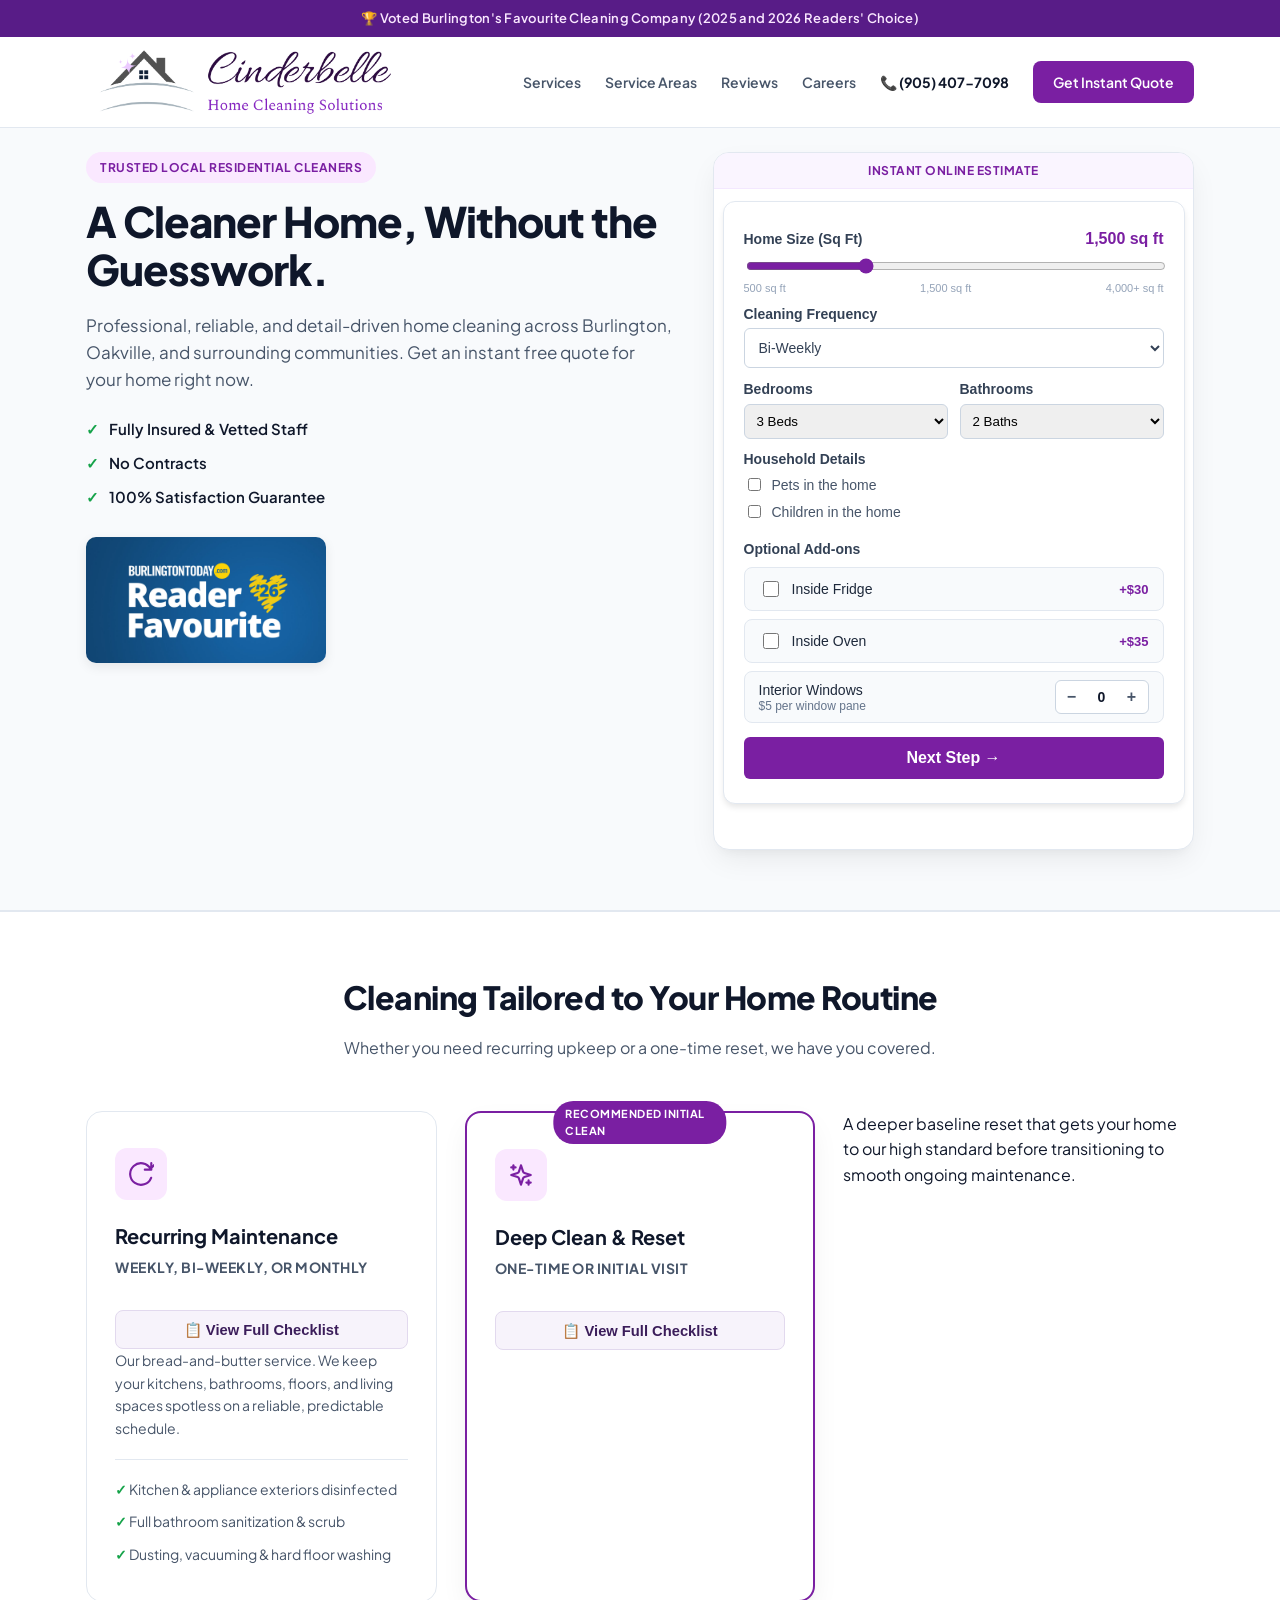
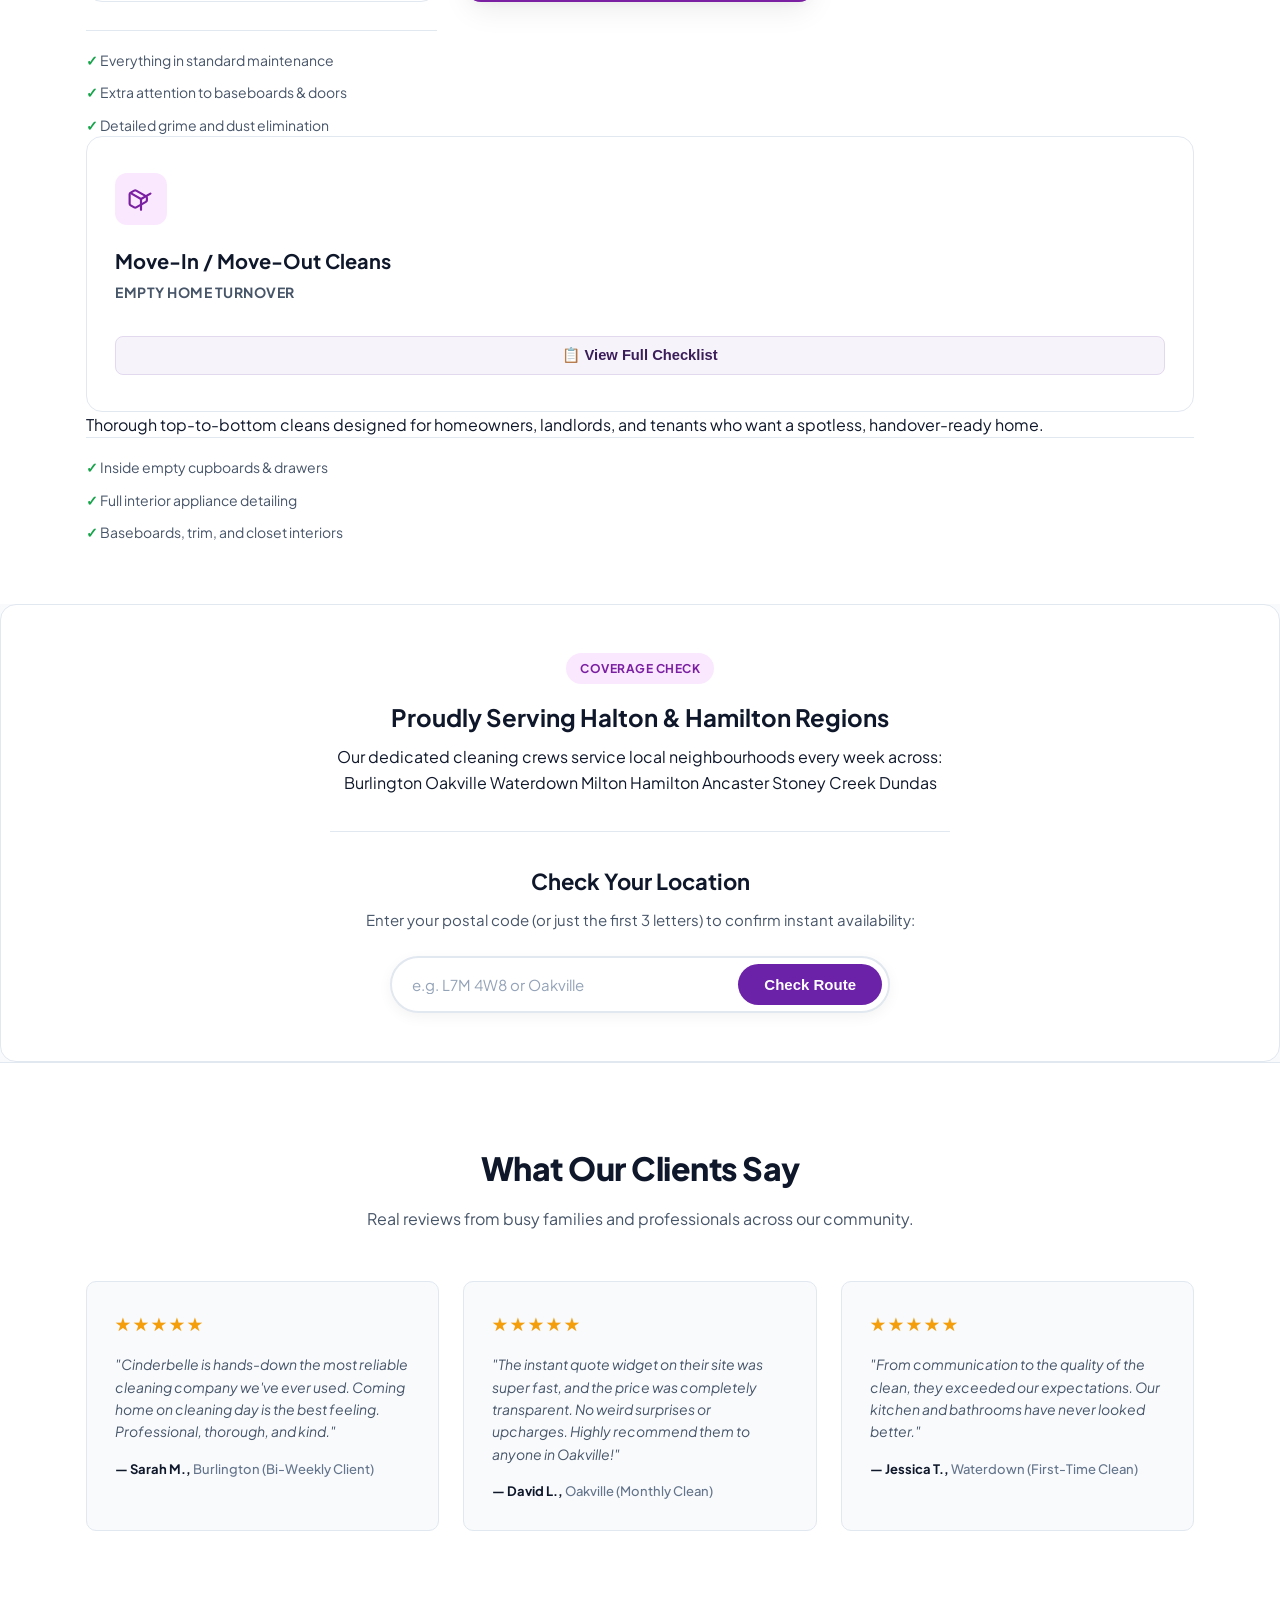
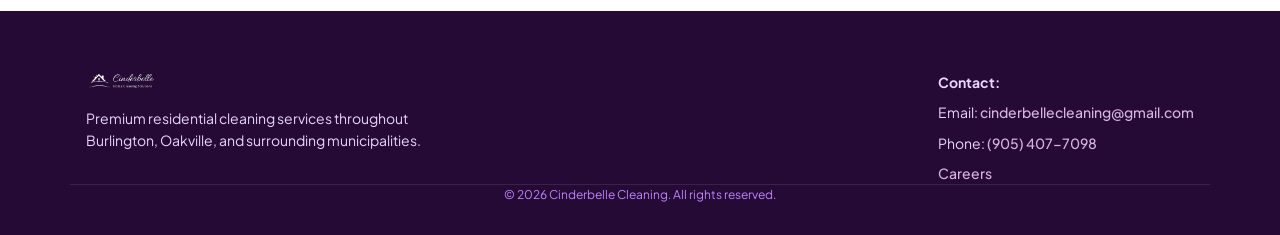
==== index.html @ 71480bb3 "Add interactive service checklists modal and event handlers" ====
<!DOCTYPE html>
<html lang="en">
<head>
  <meta charset="UTF-8" />
  <meta name="viewport" content="width=device-width, initial-scale=1.0" />
  <!-- Favicon -->
<link rel="icon" href="/favicon.ico" sizes="any">
<link rel="icon" type="image/png" href="small logo.png">
  <title>Cinderbelle Cleaning | Award-Winning Home Cleaning in Burlington & Oakville</title>
  <link rel="stylesheet" href="style.css" />
  <link rel="preconnect" href="https://fonts.googleapis.com">
  <link rel="preconnect" href="https://fonts.gstatic.com" crossorigin>
  <link href="https://fonts.googleapis.com/css2?family=Plus+Jakarta+Sans:wght@400;500;600;700;800&display=swap" rel="stylesheet">
</head>
<body>

  <!-- Top Announcement Bar -->
  <div class="top-banner">
    🏆 Voted Burlington's Favourite Cleaning Company (2025 and 2026 Readers' Choice)
  </div>

  <!-- Navbar -->
<!-- Navbar -->
<header class="navbar">
  <div class="container nav-container">
    <a href="#" class="logo">
      <img src="logo-transparent.png" alt="Cinderbelle Cleaning" class="logo-img" />
    </a>

    <nav class="nav-links desktop-nav">
      <a href="#services">Services</a>
      <a href="#areas">Service Areas</a>
      <a href="#reviews">Reviews</a>
      <a href="careers.html">Careers</a>
      <a href="tel:19054077098" class="phone-link">📞 (905) 407-7098</a>
      <a href="#calculator" class="btn btn-primary btn-nav">Get Instant Quote</a>
    </nav>

    <!-- 1. Hamburger button goes right here, inside nav-container -->
    <button class="mobile-menu-toggle" id="mobileMenuToggle" aria-label="Toggle navigation menu" aria-expanded="false">
      <span class="hamburger-bar"></span>
      <span class="hamburger-bar"></span>
      <span class="hamburger-bar"></span>
    </button>
  </div>

  <!-- 2. Mobile drawer sits right here, directly before </header> -->
  <div class="mobile-nav-menu" id="mobileNavMenu">
    <a href="#services" class="mobile-link">Services</a>
    <a href="#areas" class="mobile-link">Service Areas</a>
    <a href="#reviews" class="mobile-link">Reviews</a>
    <a href="careers.html" class="mobile-link highlight-link">Careers</a>
    <a href="tel:19054077098" class="mobile-link phone-link">📞 (905) 407-7098</a>
    <a href="#calculator" class="btn btn-primary btn-nav mobile-cta-btn">Get Instant Quote</a>
  </div>
</header>  <!-- Hero Section with Embedded Calculator -->
  <section class="hero-section">
    <div class="container hero-grid">
      <div class="hero-text">
        <div class="badge">Trusted Local Residential Cleaners</div>
        <h1>A Cleaner Home, Without the Guesswork.</h1>
        <p class="hero-desc">
          Professional, reliable, and detail-driven home cleaning across Burlington, Oakville, and surrounding communities. Get an instant free quote for your home right now.
        </p>

        <div class="hero-perks">
          <div class="perk-item">
            <span class="perk-check">✓</span> Fully Insured & Vetted Staff
          </div>
          <div class="perk-item">
            <span class="perk-check">✓</span> No Contracts
          </div>
          <div class="perk-item">
            <span class="perk-check">✓</span> 100% Satisfaction Guarantee
          </div>
        </div> <!-- This closes .hero-text (Left Column) -->

<!-- AWARD BADGE (Inside hero-content) -->
<div class="award-proof-wrapper">
    <img 
      src="readersfavaward.jpg" 
      alt="BurlingtonToday.com Reader Favourite 2026" 
      class="award-badge-img"
      style="max-width: 240px; width: 100%; height: auto; border-radius: 10px; display: block; margin-top: 18px;"
    />
  </div>

</div> <!-- This closes .hero-content (Left Column) -->

<!-- Live Interactive Widget Embed (Right Column) -->
<div class="hero-calculator" id="calculator">        <div class="calc-wrapper">
          <div class="calc-header-badge">Instant Online Estimate</div>
          <iframe 
            src="./widget/index.html" 
            title="Cinderbelle Instant Quote Calculator"
            loading="lazy"
            
          ></iframe>
        </div>
      </div>
    </div>
  </section>

  

  <!-- Services Section -->
  <section id="services" class="services-section">
    <div class="container">
      <div class="section-title">
        <h2>Cleaning Tailored to Your Home Routine</h2>
        <p>Whether you need recurring upkeep or a one-time reset, we have you covered.</p>
      </div>

      <div class="services-grid">
        <div class="service-card">
            <div class="service-icon">
                <svg xmlns="http://www.w3.org/2000/svg" viewBox="0 0 24 24" fill="none" stroke-width="2" stroke-linecap="round" stroke-linejoin="round">
                  <path d="M21.5 2v6h-6M21.34 15.57a10 10 0 1 1-.57-8.38l5.67-5.67"/>
                </svg>
              </div>
          <h3>Recurring Maintenance</h3>
          <p class="service-cadence">Weekly, Bi-Weekly, or Monthly</p>
          <button type="button" class="btn-checklist-trigger" data-service="standard">
            📋 View Full Checklist
          </button>
          <p>Our bread-and-butter service. We keep your kitchens, bathrooms, floors, and living spaces spotless on a reliable, predictable schedule.</p>
          <ul class="service-features">
            <li>Kitchen & appliance exteriors disinfected</li>
            <li>Full bathroom sanitization & scrub</li>
            <li>Dusting, vacuuming & hard floor washing</li>
          </ul>
        </div>

        <div class="service-card featured">
          <div class="popular-pill">Recommended Initial Clean</div>
          <div class="service-icon">
            <svg xmlns="http://www.w3.org/2000/svg" viewBox="0 0 24 24" fill="none" stroke-width="2" stroke-linecap="round" stroke-linejoin="round">
              <path d="m12 3-1.912 5.813a2 2 0 0 1-1.275 1.275L3 12l5.813 1.912a2 2 0 0 1 1.275 1.275L12 21l1.912-5.813a2 2 0 0 1 1.275-1.275L21 12l-5.813-1.912a2 2 0 0 1-1.275-1.275L12 3Z"/>
              <path d="M5 3v4"/>
              <path d="M19 17v4"/>
              <path d="M3 5h4"/>
              <path d="M17 19h4"/>
            </svg>
          </div>
          <h3>Deep Clean & Reset</h3>
          <p class="service-cadence">One-Time or Initial Visit</p>
          <button type="button" class="btn-checklist-trigger" data-service="deep">
            📋 View Full Checklist
          </button>
        </div>
          <p>A deeper baseline reset that gets your home to our high standard before transitioning to smooth ongoing maintenance.</p>
          <ul class="service-features">
            <li>Everything in standard maintenance</li>
            <li>Extra attention to baseboards & doors</li>
            <li>Detailed grime and dust elimination</li>
          </ul>
        </div>

        <div class="service-card">
            <div class="service-icon">
                <svg xmlns="http://www.w3.org/2000/svg" viewBox="0 0 24 24" fill="none" stroke-width="2" stroke-linecap="round" stroke-linejoin="round">
                  <path d="M16.5 9.4 7.55 4.24a1.78 1.78 0 0 0-1.8 0l-3.3 1.9A1.8 1.8 0 0 0 1.5 7.7v8.6a1.8 1.8 0 0 0 .95 1.56l3.3 1.9a1.78 1.78 0 0 0 1.8 0l8.95-5.16a1.8 1.8 0 0 0 .95-1.56V11a1.8 1.8 0 0 0-.95-1.6Z"/>
                  <polyline points="3.29 7 12 12 20.71 7"/>
                  <line x1="12" y1="22" x2="12" y2="12"/>
                </svg>
              </div>
          <h3>Move-In / Move-Out Cleans</h3>
          <p class="service-cadence">Empty Home Turnover</p>
          <button type="button" class="btn-checklist-trigger" data-service="move">
            📋 View Full Checklist
          </button>
        </div>
          <p>Thorough top-to-bottom cleans designed for homeowners, landlords, and tenants who want a spotless, handover-ready home.</p>
          <ul class="service-features">
            <li>Inside empty cupboards & drawers</li>
            <li>Full interior appliance detailing</li>
            <li>Baseboards, trim, and closet interiors</li>
          </ul>
        </div>
      </div>
    </div>
  </section>

  <!-- Service Areas Section -->
  <div id="areas" class="areas-card">
    <span class="badge">Coverage Check</span>
    <h2 style="margin-bottom: 8px !important;">Proudly Serving Halton & Hamilton Regions</h2>    
    <p style="margin-top: 0 !important; margin-bottom: 0px;">
        Our dedicated cleaning crews service local neighbourhoods every week across:
      </p>    
    <!-- Town Badges -->
    <div class="areas-grid">
      <span class="area-badge">Burlington</span>
      <span class="area-badge">Oakville</span>
      <span class="area-badge">Waterdown</span>
      <span class="area-badge">Milton</span>
      <span class="area-badge">Hamilton</span>
      <span class="area-badge">Ancaster</span>
      <span class="area-badge">Stoney Creek</span>
      <span class="area-badge">Dundas</span>
    </div>

    <!-- Instant Postal Code & Address Checker -->
    <div class="area-checker-box">
      <h3>Check Your Location</h3>
      <p>Enter your postal code (or just the first 3 letters) to confirm instant availability:</p>
      
      <form id="areaCheckerForm" class="checker-input-group" onsubmit="event.preventDefault(); checkServiceArea();">
        <input 
          type="text" 
          id="postalInput" 
          placeholder="e.g. L7M 4W8 or Oakville" 
          autocomplete="postal-code"
          required
        />
        <button type="submit" class="btn btn-primary">Check Route</button>
      </form>

      <!-- Dynamic Results Container -->
      <div id="checkerResult" class="checker-result" style="display: none;"></div>
    </div>

  </div>
  </section>

  <!-- Testimonials Section -->
  <section id="reviews" class="reviews-section">
    <div class="container">
      <div class="section-title">
        <h2>What Our Clients Say</h2>
        <p>Real reviews from busy families and professionals across our community.</p>
      </div>

      <div class="reviews-grid">
        <div class="review-card">
          <div class="stars">★★★★★</div>
          <p class="review-body">"Cinderbelle is hands-down the most reliable cleaning company we've ever used. Coming home on cleaning day is the best feeling. Professional, thorough, and kind."</p>
          <div class="review-author">— Sarah M., <span>Burlington (Bi-Weekly Client)</span></div>
        </div>

        <div class="review-card">
          <div class="stars">★★★★★</div>
          <p class="review-body">"The instant quote widget on their site was super fast, and the price was completely transparent. No weird surprises or upcharges. Highly recommend them to anyone in Oakville!"</p>
          <div class="review-author">— David L., <span>Oakville (Monthly Clean)</span></div>
        </div>

        <div class="review-card">
          <div class="stars">★★★★★</div>
          <p class="review-body">"From communication to the quality of the clean, they exceeded our expectations. Our kitchen and bathrooms have never looked better."</p>
          <div class="review-author">— Jessica T., <span>Waterdown (First-Time Clean)</span></div>
        </div>
      </div>
    </div>
  </section>

  <!-- Simple Footer -->
  <footer class="footer">
    <div class="container footer-content">
        <div class="footer-left">
            <!-- Logo image replaces the plain text header -->
            <a href="#" class="footer-logo-link">
              <img src="logo-transparent.png" alt="Cinderbelle Cleaning" class="footer-logo-img">
            </a>
            <p>Premium residential cleaning services throughout Burlington, Oakville, and surrounding municipalities.</p>
          </div>
      <div class="footer-right">
        
        <p><strong>Contact:</strong></p>
        <p>Email: <a href="mailto:cinderbellecleaning@gmail.com">cinderbellecleaning@gmail.com</a></p>
        <p>Phone: <a href="tel:19054077098">(905) 407-7098</a></p>
        <a href="careers.html">Careers</a>
      </div>
    </div>
    <div class="container footer-bottom">
      <p>&copy; 2026 Cinderbelle Cleaning. All rights reserved.</p>
    </div>
  </footer>

  <script src="script.js"></script>
  <!-- Service Area Checker Logic -->
  <script>
    function checkServiceArea() {
      const inputEl = document.getElementById('postalInput');
      const resultBox = document.getElementById('checkerResult');
      if (!inputEl || !resultBox) return;
  
      const rawInput = inputEl.value.trim().toUpperCase();
      if (!rawInput) return;
  
      // Normalize input (strip spaces)
      const cleaned = rawInput.replace(/\s+/g, '');
      const prefix = cleaned.substring(0, 3);
  
      // Postal code FSA prefixes covering Halton & Hamilton:
      const supportedPrefixes = [
        'L7L', 'L7M', 'L7N', 'L7P', 'L7R', 'L7S', 'L7T', // Burlington
        'L6H', 'L6J', 'L6K', 'L6L', 'L6M',               // Oakville
        'L9E', 'L9T',                                     // Milton
        'L8B', 'L0R',                                     // Waterdown / Flamborough
        'L8E', 'L8G', 'L8H', 'L8J', 'L8K', 'L8L', 'L8M', // Hamilton & Stoney Creek
        'L8N', 'L8P', 'L8R', 'L8S', 'L8T', 'L8V', 'L8W', 
        'L9G', 'L9H'                                     // Ancaster & Dundas
      ];
  
      // Common town names
      const supportedTowns = [
        'BURLINGTON', 'OAKVILLE', 'WATERDOWN', 'MILTON', 
        'HAMILTON', 'ANCASTER', 'STONEY CREEK', 'DUNDAS', 'FLAMBOROUGH'
      ];
  
      const isPostalMatch = supportedPrefixes.includes(prefix);
      const isTownMatch = supportedTowns.some(town => rawInput.includes(town));
  
      resultBox.style.display = 'block';
  
      if (isPostalMatch || isTownMatch) {
        resultBox.className = 'checker-result success';
        resultBox.innerHTML = `
          <strong>✓ You're in our service area!</strong>
          Our teams operate weekly throughout your neighbourhood. 
          <div style="margin-top: 10px;">
            <a href="#quote" style="display: inline-block; background: #166534; color: #ffffff; padding: 8px 16px; border-radius: 6px; text-decoration: none; font-weight: 700; font-size: 13px;" onclick="document.querySelector('#quote, .calc-wrapper').scrollIntoView({behavior: 'smooth'})">
              Calculate Your Price Above ↑
            </a>
          </div>
        `;
      } else {
        resultBox.className = 'checker-result warning';
        resultBox.innerHTML = `
          <strong>Outside Our Service Area</strong>
          We currently only operate within Halton & Hamilton (Burlington, Oakville, Milton, Waterdown, Hamilton, Ancaster, Dundas, and Stoney Creek).
          <p style="margin: 6px 0 0; font-size: 13px; color: #78350f;">
            We do not currently offer cleaning routes in "<em>${rawInput}</em>".
          </p>
        `;
      }
    }
  </script>
  <!-- Service Checklist Modal -->
<div class="checklist-modal-overlay" id="checklistModal" aria-hidden="true">
  <div class="checklist-modal-dialog" role="dialog" aria-modal="true" aria-labelledby="modalTitle">
    <div class="checklist-modal-header">
      <div>
        <span class="checklist-modal-badge" id="modalBadge">Detailed Checklist</span>
        <h3 id="modalTitle">Service Checklist</h3>
      </div>
      <button type="button" class="checklist-modal-close" id="closeChecklistModal" aria-label="Close modal">&times;</button>
    </div>
    
    <div class="checklist-modal-body" id="modalBody">
      <!-- Dynamic Room Checklists will inject here -->
    </div>

    <div class="checklist-modal-footer">
      <a href="#calculator" class="btn btn-primary modal-cta-btn" id="modalCtaBtn">Calculate Your Instant Quote</a>
    </div>
  </div>
</div>
  </body>
</html>
---- style.css ----
:root {
    --primary: #7a1fa2;
    --primary-hover: #6a1b9a;
    --primary-light: #fae8ff;
    --text-main: #0f172a;
    --text-muted: #475569;
    --bg-page: #f8fafc;
    --bg-white: #ffffff;
    --border-color: #e2e8f0;
    --gold: #f59e0b;
    --radius-md: 10px;
    --radius-lg: 16px;
    --shadow-sm: 0 1px 3px rgba(0, 0, 0, 0.05);
    --shadow-lg: 0 12px 30px -5px rgba(0, 0, 0, 0.08), 0 8px 10px -6px rgba(0, 0, 0, 0.04);
  }
  
  * {
    box-sizing: border-box;
    margin: 0;
    padding: 0;
  }
  
  body {
    font-family: 'Plus Jakarta Sans', -apple-system, BlinkMacSystemFont, 'Segoe UI', Roboto, sans-serif;
    color: var(--text-main);
    background-color: var(--bg-page);
    line-height: 1.6;
  }
  .logo {
    display: flex;
    align-items: center;
    text-decoration: none;
  }
  
  .logo-img {
    height: 90px; /* Adjust height between 35px - 48px to fit your bar */
    width: auto;
    display: block;
    object-fit: contain;
  }
  .container {
    max-width: 1140px;
    margin: 0 auto;
    padding: 0 24px;
  }
  
  /* Announcement Banner */
  .top-banner {
    background: #581c87;
    color: #fae8ff;
    font-size: 13px;
    font-weight: 600;
    text-align: center;
    padding: 8px 16px;
    letter-spacing: 0.3px;
  }
  
  /* Navbar */
  .navbar {
    background: rgba(255, 255, 255, 0.95);
    backdrop-filter: blur(10px);
    position: sticky;
    top: 0;
    z-index: 50;
    border-bottom: 1px solid var(--border-color);
    padding: 0px 0;
  }
  
  .nav-container {
    display: flex;
    justify-content: space-between;
    align-items: center;
  }
  
  .logo {
    font-size: 22px;
    font-weight: 800;
    text-decoration: none;
    color: var(--text-main);
    letter-spacing: -0.5px;
  }
  
  .text-purple {
    color: var(--primary);
  }
  
  .nav-links {
    display: flex;
    align-items: center;
    gap: 24px;
  }
  
  .nav-links a {
    text-decoration: none;
    color: var(--text-muted);
    font-size: 14px;
    font-weight: 600;
    transition: color 0.15s ease;
  }
  
  .nav-links a:hover {
    color: var(--primary);
  }
  
  .phone-link {
    color: var(--text-main) !important;
    font-weight: 700 !important;
  }
  
  /* Buttons */
  .btn {
    display: inline-flex;
    align-items: center;
    justify-content: center;
    padding: 10px 20px;
    font-weight: 600;
    font-size: 14px;
    border-radius: 8px;
    text-decoration: none;
    cursor: pointer;
    transition: all 0.2s ease;
  }
  
  .btn-primary {
    background-color: var(--primary);
    color: #fff !important;
  }
  
  .btn-primary:hover {
    background-color: var(--primary-hover);
  }
  .award-badge-img {
    width: 100%;
    max-width: 240px; /* Adjust this value down to 200px or 220px if you want it even more compact */
    height: auto;
    border-radius: 10px;
    box-shadow: 0 4px 12px rgba(0, 0, 0, 0.08);
    display: block;
  }
  /* Hero Section */
  .hero-section {
    padding: 24px 0 60px;
  }
  
  .hero-grid {
    display: grid;
    grid-template-columns: 1.1fr 0.9fr;
    gap: 40px;
    align-items: flex-start;
    min-height: auto;
    padding-top: 20px;
  }
  
  .badge {
    display: inline-block;
    background-color: var(--primary-light);
    color: var(--primary);
    font-size: 12px;
    font-weight: 700;
    padding: 6px 14px;
    border-radius: 20px;
    margin-bottom: 14px;
    text-transform: uppercase;
    letter-spacing: 0.5px;
  }
  
  .hero-text h1 {
    font-size: 42px;
    line-height: 1.15;
    font-weight: 800;
    letter-spacing: -1px;
    margin-bottom: 18px;
  }
  
  .hero-desc {
    font-size: 17px;
    color: var(--text-muted);
    margin-bottom: 24px;
    line-height: 1.6;
  }
  
  .hero-perks {
    display: flex;
    flex-direction: column;
    gap: 10px;
    margin-bottom: 28px;
  }
  
  .perk-item {
    font-size: 15px;
    font-weight: 600;
    color: var(--text-main);
    display: flex;
    align-items: center;
    gap: 10px;
  }
  
  .perk-check {
    color: #16a34a;
    font-weight: 800;
  }
  
  .review-proof {
    padding: 14px 18px;
    background: #ffffff;
    border: 1px solid var(--border-color);
    border-radius: var(--radius-md);
    display: inline-flex;
    align-items: center;
    gap: 12px;
  }
  
  .stars {
    color: var(--gold);
    font-size: 18px;
    letter-spacing: 2px;
  }
  
  .review-proof p {
    font-size: 13px;
    color: var(--text-muted);
  }
  
  /* Calculator Wrapper */
  .calc-wrapper {
    background: #ffffff;
    border-radius: var(--radius-lg);
    box-shadow: var(--shadow-lg);
    border: 1px solid var(--border-color);
    overflow: hidden;
    position: relative;
  }
  
  .calc-header-badge {
    background: #faf5ff;
    color: var(--primary);
    font-size: 12px;
    font-weight: 700;
    text-align: center;
    padding: 8px;
    border-bottom: 1px solid #f3e8ff;
    letter-spacing: 0.5px;
    text-transform: uppercase;
  }
  
  .calc-wrapper iframe {
    width: 100%;
    height: 660px;
    border: none;
    display: block;
  }
  
  /* Trust Banner */
  .trust-banner {
    background: #ffffff;
    border-top: 1px solid var(--border-color);
    border-bottom: 1px solid var(--border-color);
    padding: 30px 0;
  }
  
  .trust-grid {
    display: grid;
    grid-template-columns: repeat(4, 1fr);
    gap: 20px;
    text-align: center;
  }
  
  .stat-number {
    font-size: 28px;
    font-weight: 800;
    color: var(--primary);
    margin-bottom: 4px;
  }
  
  .stat-label {
    font-size: 13px;
    color: var(--text-muted);
    font-weight: 600;
  }
  
  /* Services */

  .services-section {
    background-color: #ffffff; /* Crisp white so it visibly separates from the page */
    padding: 60px 0;
    border-top: 2px solid #e2e8f0; /* Crisp, visible divider line */
  }
  
  .section-title {
    text-align: center;
    max-width: 620px;
    margin: 0 auto 50px;
  }
  
  .section-title h2 {
    font-size: 32px;
    font-weight: 800;
    letter-spacing: -0.5px;
    margin-bottom: 12px;
  }
  
  .section-title p {
    font-size: 16px;
    color: var(--text-muted);
  }
  
  .services-grid {
    display: grid;
    grid-template-columns: repeat(auto-fit, minmax(300px, 1fr));
    gap: 28px;
  }
  
  .service-card {
    background: #ffffff;
    border: 1px solid var(--border-color);
    border-radius: var(--radius-lg);
    padding: 36px 28px;
    display: flex;
    flex-direction: column;
    position: relative;
  }
  
  .service-card.featured {
    border: 2px solid var(--primary);
    box-shadow: var(--shadow-lg);
  }
  
  .popular-pill {
    position: absolute;
    top: -12px;
    left: 50%;
    transform: translateX(-50%);
    background: var(--primary);
    color: #fff;
    font-size: 11px;
    font-weight: 700;
    padding: 4px 12px;
    border-radius: 20px;
    text-transform: uppercase;
    letter-spacing: 0.5px;
  }
  
  .service-icon {
    width: 52px;
    height: 52px;
    border-radius: 12px;
    background-color: var(--primary-light);
    color: var(--primary);
    display: inline-flex;
    align-items: center;
    justify-content: center;
    margin-bottom: 20px;
  }
  
  .service-icon svg {
    width: 26px;
    height: 26px;
    stroke: currentColor;
  }
  
  .service-card h3 {
    font-size: 20px;
    font-weight: 700;
    margin-bottom: 4px;
  }
  
  .service-cadence {
    font-size: 12px;
    font-weight: 700;
    color: var(--primary);
    text-transform: uppercase;
    letter-spacing: 0.5px;
    margin-bottom: 16px;
  }
  
  .service-card p {
    font-size: 14px;
    color: var(--text-muted);
    margin-bottom: 20px;
  }
  
  .service-features {
    list-style: none;
    font-size: 14px;
    color: var(--text-muted);
    display: flex;
    flex-direction: column;
    gap: 10px;
    border-top: 1px solid var(--border-color);
    padding-top: 18px;
    margin-top: auto;
  }
  
  .service-features li::before {
    content: "✓ ";
    color: #16a34a;
    font-weight: 700;
  }
  
  /* Service Areas */
  .areas-section {
    padding: 40px 0 80px;
  }
  
  .areas-card {
    background: #ffffff;
    border: 1px solid var(--border-color);
    border-radius: var(--radius-lg);
    padding: 48px;
    text-align: center;
  }
  
  .areas-text h2 {
    font-size: 28px;
    font-weight: 800;
    margin-bottom: 8px;
  }
  
  .areas-text p {
    color: var(--text-muted);
    font-size: 15px;
    margin-top: 0;
    margin-bottom: 24px;
  }
  
  .city-tags {
    display: flex;
    flex-wrap: wrap;
    justify-content: center;
    gap: 10px;
    max-width: 700px;
    margin: 0 auto 24px;
  }
  
  .city-tag {
    background: var(--primary-light);
    color: var(--primary);
    font-size: 14px;
    font-weight: 600;
    padding: 8px 18px;
    border-radius: 20px;
  }
  
  .areas-note {
    font-size: 13px;
    color: #94a3b8 !important;
    margin-bottom: 0 !important;
  }
  
  /* Reviews */
  .reviews-section {
    padding: 80px 0;
    background: #ffffff;
    border-top: 1px solid var(--border-color);
  }
  
  .reviews-grid {
    display: grid;
    grid-template-columns: repeat(auto-fit, minmax(300px, 1fr));
    gap: 24px;
  }
  
  .review-card {
    background: var(--bg-page);
    border: 1px solid var(--border-color);
    border-radius: var(--radius-md);
    padding: 28px;
  }
  
  .review-body {
    font-size: 14px;
    color: var(--text-muted);
    font-style: italic;
    margin: 14px 0 16px;
    line-height: 1.6;
  }
  
  .review-author {
    font-size: 13px;
    font-weight: 700;
    color: var(--text-main);
  }
  
  .review-author span {
    font-weight: 500;
    color: #64748b;
  }
  
  
  /* Footer */
.footer {
    background: #240a34; /* Deep, rich brand plum instead of slate navy */
    color: #d8b4e2;      /* Soft lavender muted text for readable contrast */
    padding: 60px 0 30px;
    font-size: 14px;
  }
  
  .footer-content {
    display: flex;
    justify-content: space-between;
    align-items: flex-start;
    gap: 40px;
    padding-bottom: 40px;
    border-bottom: 1px solid rgba(255, 255, 255, 0.1); /* Subtle divider */
  }
  
  /* Footer Logo Image */
  .footer-logo-img {
    height: 20px;
    width: auto;
    display: block;
    margin-bottom: 16px;
    object-fit: contain;
    /* This turns dark text and shapes crisp white while keeping transparency */
    filter: brightness(0) invert(1);
  }
  
  .footer-left p {
    max-width: 380px;
    line-height: 1.6;
    color: #e9d5ff; /* Crisp lavender-white readable text */
  }
  
  .footer-right h4 {
    color: #ffffff;
    font-size: 15px;
    font-weight: 700;
    margin-bottom: 10px;
  }
  
  .footer-right p {
    margin-bottom: 8px;
    color: #e9d5ff;
  }
  
  .footer-right a {
    color: #ffffff;
    text-decoration: none;
    font-weight: 600;
    transition: color 0.2s ease;
  }
  
  .footer-right a:hover {
    color: #fae8ff;
    text-decoration: underline;
  }
  
  .footer-bottom {
    padding-top: 24px;
    text-align: center;
    font-size: 12px;
    color: #c084fc;
  }
  /* Style all links inside the footer */
.footer a {
    color: #d8b4e2; /* Soft lavender matching the footer text */
    text-decoration: none;
    font-weight: 500;
    transition: color 0.2s ease;
  }
  
  .footer a:hover {
    color: #ffffff; /* Turns crisp white when hovered */
    text-decoration: underline;
  }
  /* ==========================================
   Careers Page Styles
   ========================================== */
.careers-page {
    padding: 60px 0 100px;
  }
  
  .careers-header {
    text-align: center;
    max-width: 760px;
    margin: 0 auto 50px;
  }
  
  .careers-header h1 {
    font-size: 38px;
    font-weight: 800;
    letter-spacing: -0.5px;
    margin-bottom: 16px;
    color: var(--text-main);
  }
  
  .careers-subtitle {
    font-size: 17px;
    color: var(--text-muted);
    line-height: 1.6;
  }
  
  .careers-benefits-grid {
    display: grid;
    grid-template-columns: repeat(auto-fit, minmax(240px, 1fr));
    gap: 24px;
    margin-bottom: 60px;
  }
  
  .benefit-card {
    background: #ffffff;
    border: 1px solid var(--border-color);
    border-radius: var(--radius-lg);
    padding: 30px 24px;
    box-shadow: var(--shadow-sm);
  }
  
  .benefit-icon {
    font-size: 28px;
    margin-bottom: 12px;
  }
  
  .benefit-card h3 {
    font-size: 18px;
    font-weight: 700;
    margin-bottom: 8px;
  }
  
  .benefit-card p {
    font-size: 14px;
    color: var(--text-muted);
    line-height: 1.5;
  }
  
  .careers-details-grid {
    display: grid;
    grid-template-columns: 1.2fr 0.8fr;
    gap: 40px;
    align-items: start;
  }
  
  .job-requirements {
    background: #ffffff;
    border: 1px solid var(--border-color);
    border-radius: var(--radius-lg);
    padding: 36px;
  }
  
  .job-requirements h2 {
    font-size: 24px;
    font-weight: 800;
    margin-bottom: 20px;
  }
  
  .job-req-list {
    list-style: none;
    display: flex;
    flex-direction: column;
    gap: 14px;
  }
  
  .job-req-list li {
    font-size: 15px;
    color: var(--text-main);
    position: relative;
    padding-left: 28px;
  }
  
  .job-req-list li::before {
    content: "✓";
    position: absolute;
    left: 0;
    color: #16a34a;
    font-weight: 800;
    font-size: 16px;
  }
  
  .job-apply-box {
    background: #ffffff;
    border: 2px solid var(--primary);
    border-radius: var(--radius-lg);
    padding: 36px;
    text-align: center;
    box-shadow: var(--shadow-lg);
  }
  
  .job-apply-box h2 {
    font-size: 24px;
    font-weight: 800;
    margin-bottom: 12px;
  }
  
  .job-apply-box p {
    font-size: 14px;
    color: var(--text-muted);
    line-height: 1.6;
    margin-bottom: 24px;
  }
  
  .btn-apply {
    width: 100%;
    padding: 14px;
    font-size: 16px;
    margin-bottom: 12px;
  }
  
  .apply-subtext {
    font-size: 12px !important;
    color: var(--text-muted) !important;
    margin-bottom: 0 !important;
  }
  
  /* Careers Mobile Tweaks */
  @media (max-width: 900px) {
    .careers-details-grid {
      grid-template-columns: 1fr;
    }
  }
  /* ==========================================
   Service Area Checker Styles
   ========================================== */
.area-checker-box {
    margin-top: 36px;
    padding-top: 32px;
    border-top: 1px solid var(--border-color, #e2e8f0);
    max-width: 620px;
    margin-left: auto;
    margin-right: auto;
    text-align: center;
  }
  
  .area-checker-box h3 {
    font-size: 22px;
    font-weight: 700;
    color: var(--text-main, #1e293b);
    margin-bottom: 8px;
  }
  
  .area-checker-box p {
    font-size: 15px;
    color: var(--text-muted, #64748b);
    margin-bottom: 24px;
  }
  
  /* Modern Unified Pill Search Bar */
  .checker-input-group {
    display: flex;
    align-items: center;
    max-width: 500px;
    width: 100%;
    margin: 0 auto;
    background: #ffffff;
    border: 2px solid #e2e8f0;
    border-radius: 50px;
    padding: 6px 6px 6px 20px;
    box-shadow: 0 4px 14px rgba(0, 0, 0, 0.05);
    transition: border-color 0.2s ease, box-shadow 0.2s ease;
  }
  
  .checker-input-group:focus-within {
    border-color: #6b21a8;
    box-shadow: 0 4px 16px rgba(107, 33, 168, 0.15);
  }
  
  .checker-input-group input {
    flex: 1;
    width: 100%;
    border: none !important;
    outline: none !important;
    background: transparent;
    font-size: 16px;
    color: #1e293b;
    font-family: inherit;
    padding: 8px 10px 8px 0;
    text-transform: uppercase;
  }
  
  .checker-input-group input::placeholder {
    color: #94a3b8;
    text-transform: none;
    font-size: 15px;
  }
  
  .checker-input-group .btn {
    background: #6b21a8;
    color: #ffffff;
    border: none;
    border-radius: 50px;
    padding: 12px 26px;
    font-size: 15px;
    font-weight: 700;
    cursor: pointer;
    white-space: nowrap;
    transition: background 0.2s ease, transform 0.1s ease;
  }
  
  .checker-input-group .btn:hover {
    background: #581c87;
    transform: translateY(-1px);
  }
  
  .checker-input-group .btn:active {
    transform: translateY(0);
  }
  
  /* Results Feedback Card */
  .checker-result {
    margin-top: 24px;
    padding: 18px 24px;
    border-radius: 12px;
    font-size: 15px;
    line-height: 1.6;
    text-align: left;
    animation: fadeIn 0.25s ease-in-out;
  }
  
  .checker-result.success {
    background-color: #f0fdf4;
    border: 1px solid #bbf7d0;
    color: #166534;
  }
  
  .checker-result.success strong {
    display: block;
    font-size: 16px;
    color: #15803d;
    margin-bottom: 4px;
  }
  
  .checker-result.warning {
    background-color: #fffbeb;
    border: 1px solid #fde68a;
    color: #92400e;
  }
  
  .checker-result.warning strong {
    display: block;
    font-size: 16px;
    color: #b45309;
    margin-bottom: 4px;
  }
  
  @keyframes fadeIn {
    from { opacity: 0; transform: translateY(-4px); }
    to { opacity: 1; transform: translateY(0); }
  }
  /* Mobile Responsiveness */
@media (max-width: 900px) {
    /* Navigation */
    .nav-links {
      display: none;
    }
    /* Checker Mobile Layout */
  .checker-input-group {
    flex-direction: column;
    border-radius: 16px;
    padding: 12px;
    gap: 12px;
  }
  
  .checker-input-group input {
    text-align: center;
    padding: 6px 0;
  }

  .checker-input-group .btn {
    width: 100%;
    border-radius: 12px;
    padding: 14px;
  }
  
    /* Hero Section */
    .hero-grid {
      grid-template-columns: 1fr;
      gap: 36px;
      padding-top: 10px;
    }
  
    .hero-text {
      text-align: center;
    }
  
    .hero-desc {
      margin-left: auto;
      margin-right: auto;
      max-width: 520px;
    }
  
    .hero-perks {
      align-items: center;
      margin-bottom: 24px;
    }
  
    .award-badge-img {
      margin: 0 auto;
    }
  
    .review-proof {
      display: inline-flex;
      margin: 0 auto;
    }
  
    /* Calculator Widget */
    .calc-wrapper iframe {
      height: 680px;
    }
  
    /* Services Grid */
    .services-grid {
      grid-template-columns: 1fr;
      gap: 28px;
      max-width: 440px;
      margin: 0 auto;
    }
  
    /* Trust Grid */
    .trust-grid {
      grid-template-columns: repeat(2, 1fr);
      gap: 24px;
    }
  
    /* Service Areas & Reviews */
    .areas-card {
      padding: 32px 20px;
    }
  
    .reviews-grid {
      grid-template-columns: 1fr;
      max-width: 440px;
      margin: 0 auto;
      gap: 20px;
    }
  
    /* Footer */
    .footer-content {
      flex-direction: column;
      align-items: center;
      text-align: center;
      gap: 32px;
    }
  
    .footer-logo-img {
      margin: 0 auto 16px;
    }
  
    .footer-left p {
      margin: 0 auto;
    }
  }
  
  /* Phones (< 480px) */
  @media (max-width: 480px) {
    .hero-text h1 {
      font-size: 32px;
    }
  }
    .container {
      padding: 0 16px;
    }
    /* ==========================================================================
   Mobile Navigation & Hamburger Menu
   ========================================================================== */

/* Enable smooth scrolling when tapping anchor jump links */
html {
  scroll-behavior: smooth;
}

/* Base state: Hidden on desktop */
.mobile-menu-toggle {
  display: none;
  background: transparent;
  border: none;
  cursor: pointer;
  padding: 0.5rem;
  z-index: 1001;
}

.hamburger-bar {
  display: block;
  width: 26px;
  height: 3px;
  margin: 5px 0;
  background-color: #3b1d5a; /* Brand purple */
  border-radius: 3px;
  transition: all 0.3s ease-in-out;
}

/* Animated 'X' when the hamburger menu is active */
.mobile-menu-toggle.is-active .hamburger-bar:nth-child(1) {
  transform: translateY(8px) rotate(45deg);
}

.mobile-menu-toggle.is-active .hamburger-bar:nth-child(2) {
  opacity: 0;
}

.mobile-menu-toggle.is-active .hamburger-bar:nth-child(3) {
  transform: translateY(-8px) rotate(-45deg);
}

/* Mobile dropdown drawer (hidden by default) */
.mobile-nav-menu {
  display: none;
  flex-direction: column;
  width: 100%;
  background-color: #ffffff;
  padding: 1rem 1.5rem 1.5rem;
  box-shadow: 0 10px 20px rgba(0, 0, 0, 0.08);
  border-top: 1px solid #f0eaf8;
}

/* Display drawer when toggled via JavaScript */
.mobile-nav-menu.is-active {
  display: flex;
}

/* Mobile navigation link formatting */
.mobile-nav-menu .mobile-link {
  padding: 0.85rem 0;
  font-size: 1.05rem;
  font-weight: 500;
  color: #333333;
  text-decoration: none;
  border-bottom: 1px solid #f2f2f2;
  transition: color 0.2s ease;
}

.mobile-nav-menu .mobile-link:hover {
  color: #6a1b9a;
}

.mobile-nav-menu .highlight-link {
  color: #6a1b9a;
  font-weight: 600;
}

.mobile-nav-menu .phone-link {
  font-weight: 600;
  color: #2e7d32; /* Subtle accent green for phone tap */
}

/* Mobile Call To Action Button */
.mobile-nav-menu .mobile-cta-btn {
  margin-top: 1.25rem;
  padding: 0.85rem;
  text-align: center;
  text-decoration: none;
  display: block;
  width: 100%;
}

/* ==========================================================================
   Mobile Responsive Breakpoint (768px and below)
   ========================================================================== */
   @media (max-width: 768px) {
    /* Ensure header container stays on one line */
    .nav-container {
      display: flex;
      justify-content: space-between;
      align-items: center;
      padding: 0.75rem 1.25rem;
      position: relative;
    }
   
    /* Hide the horizontal desktop navigation bar */
    .desktop-nav {
      display: none !important;
    }
  
    /* Display the hamburger toggle button */
    .mobile-menu-toggle {
      display: flex !important;
      flex-direction: column !important;
      justify-content: space-between !important;
      width: 32px !important;
      height: 24px !important;
      background: transparent !important;
      border: none !important;
      cursor: pointer !important;
      padding: 3px 0 !important;
      box-sizing: border-box !important;
    }
    /* Constrain logo container and image size on mobile */
    .logo-link,
    .nav-brand {
      display: flex;
      align-items: center;
      max-width: 65%;
      flex-shrink: 1;
    }

    .logo-link img,
    .nav-brand img,
    .logo,
    .nav-logo {
      max-height: 44px !important;
      width: auto !important;
      max-width: 100% !important;
      object-fit: contain !important;
    }

    /* Prevent the hamburger toggle from being compressed or pushed */
    .mobile-menu-toggle {
      flex-shrink: 0 !important;
      margin-left: auto !important;
    }
  
    .hamburger-bar {
      display: block !important;
      width: 100% !important;
      height: 3px !important;
      min-height: 3px !important;
      flex-shrink: 0 !important;
      background-color: #3b1d5a !important;
      border-radius: 2px !important;
    }
    /* Mobile drawer default (hidden) */
/* Mobile drawer default (hidden) */
.mobile-nav-menu {
  display: none;
  position: absolute;
  top: 100%;
  left: 0;
  width: 100%;
  background-color: #ffffff;
  border-top: 1px solid #eee;
  box-shadow: 0 8px 16px rgba(0, 0, 0, 0.1);
  z-index: 1000;
}

/* Mobile drawer open state */
.mobile-nav-menu.active {
  display: flex !important;
  flex-direction: column;
  padding: 1rem 1.5rem;
  gap: 1rem;
}
.mobile-nav-links {
  list-style: none;
  padding: 1.5rem;
  margin: 0;
  display: flex;
  flex-direction: column;
  gap: 1rem;
}

.mobile-nav-links a {
  text-decoration: none;
  font-size: 1.1rem;
  font-weight: 600;
  color: #3b1d5a;
}
  }
  /* Checklist Trigger Button on Cards */
.btn-checklist-trigger {
  display: inline-flex;
  align-items: center;
  justify-content: center;
  gap: 0.5rem;
  background-color: #f7f3fb;
  color: #3b1d5a;
  border: 1px solid #e2d9ee;
  border-radius: 8px;
  padding: 0.6rem 1rem;
  font-size: 0.92rem;
  font-weight: 600;
  cursor: pointer;
  margin-top: 0.75rem;
  width: 100%;
  transition: all 0.2s ease;
}

.btn-checklist-trigger:hover {
  background-color: #3b1d5a;
  color: #ffffff;
  border-color: #3b1d5a;
}

/* Modal Overlay Background */
.checklist-modal-overlay {
  display: none;
  position: fixed;
  inset: 0;
  background-color: rgba(20, 10, 30, 0.65);
  backdrop-filter: blur(4px);
  z-index: 2000;
  align-items: center;
  justify-content: center;
  padding: 1rem;
  box-sizing: border-box;
}

.checklist-modal-overlay.active {
  display: flex !important;
}

/* Modal Dialog Box */
.checklist-modal-dialog {
  background: #ffffff;
  width: 100%;
  max-width: 600px;
  max-height: 90vh;
  border-radius: 16px;
  box-shadow: 0 20px 40px rgba(0, 0, 0, 0.25);
  display: flex;
  flex-direction: column;
  overflow: hidden;
  animation: modalFadeIn 0.25s ease-out;
}

@keyframes modalFadeIn {
  from { opacity: 0; transform: translateY(16px); }
  to { opacity: 1; transform: translateY(0); }
}

/* Header */
.checklist-modal-header {
  display: flex;
  justify-content: space-between;
  align-items: flex-start;
  padding: 1.25rem 1.5rem;
  background: #faf7fd;
  border-bottom: 1px solid #ebdff5;
}

.checklist-modal-badge {
  font-size: 0.75rem;
  font-weight: 700;
  text-transform: uppercase;
  letter-spacing: 0.05em;
  color: #6b3398;
}

.checklist-modal-header h3 {
  margin: 0.25rem 0 0 0;
  font-size: 1.4rem;
  color: #2b1142;
}

.checklist-modal-close {
  background: none;
  border: none;
  font-size: 2rem;
  line-height: 1;
  color: #888;
  cursor: pointer;
  padding: 0;
}

.checklist-modal-close:hover {
  color: #222;
}

/* Body / Room Sections */
.checklist-modal-body {
  padding: 1.25rem 1.5rem;
  overflow-y: auto;
  display: flex;
  flex-direction: column;
  gap: 1.25rem;
}

.checklist-room-block {
  background: #ffffff;
  border: 1px solid #f0eaf7;
  border-radius: 10px;
  padding: 1rem 1.15rem;
}

.checklist-room-title {
  margin: 0 0 0.5rem 0;
  font-size: 1.05rem;
  font-weight: 700;
  color: #3b1d5a;
  display: flex;
  align-items: center;
  gap: 0.4rem;
}

.checklist-items-list {
  list-style: none;
  padding: 0;
  margin: 0;
  display: flex;
  flex-direction: column;
  gap: 0.45rem;
}

.checklist-items-list li {
  font-size: 0.92rem;
  color: #444;
  line-height: 1.4;
  display: flex;
  align-items: flex-start;
  gap: 0.5rem;
}

.checklist-items-list li::before {
  content: "✔";
  color: #10b981;
  font-weight: bold;
  font-size: 0.9rem;
  line-height: 1.4;
}

/* Footer */
.checklist-modal-footer {
  padding: 1rem 1.5rem;
  border-top: 1px solid #f0f0f0;
  background: #ffffff;
  display: flex;
  justify-content: stretch;
}

.modal-cta-btn {
  width: 100%;
  text-align: center;
  padding: 0.85rem;
  border-radius: 8px;
  text-decoration: none;
}
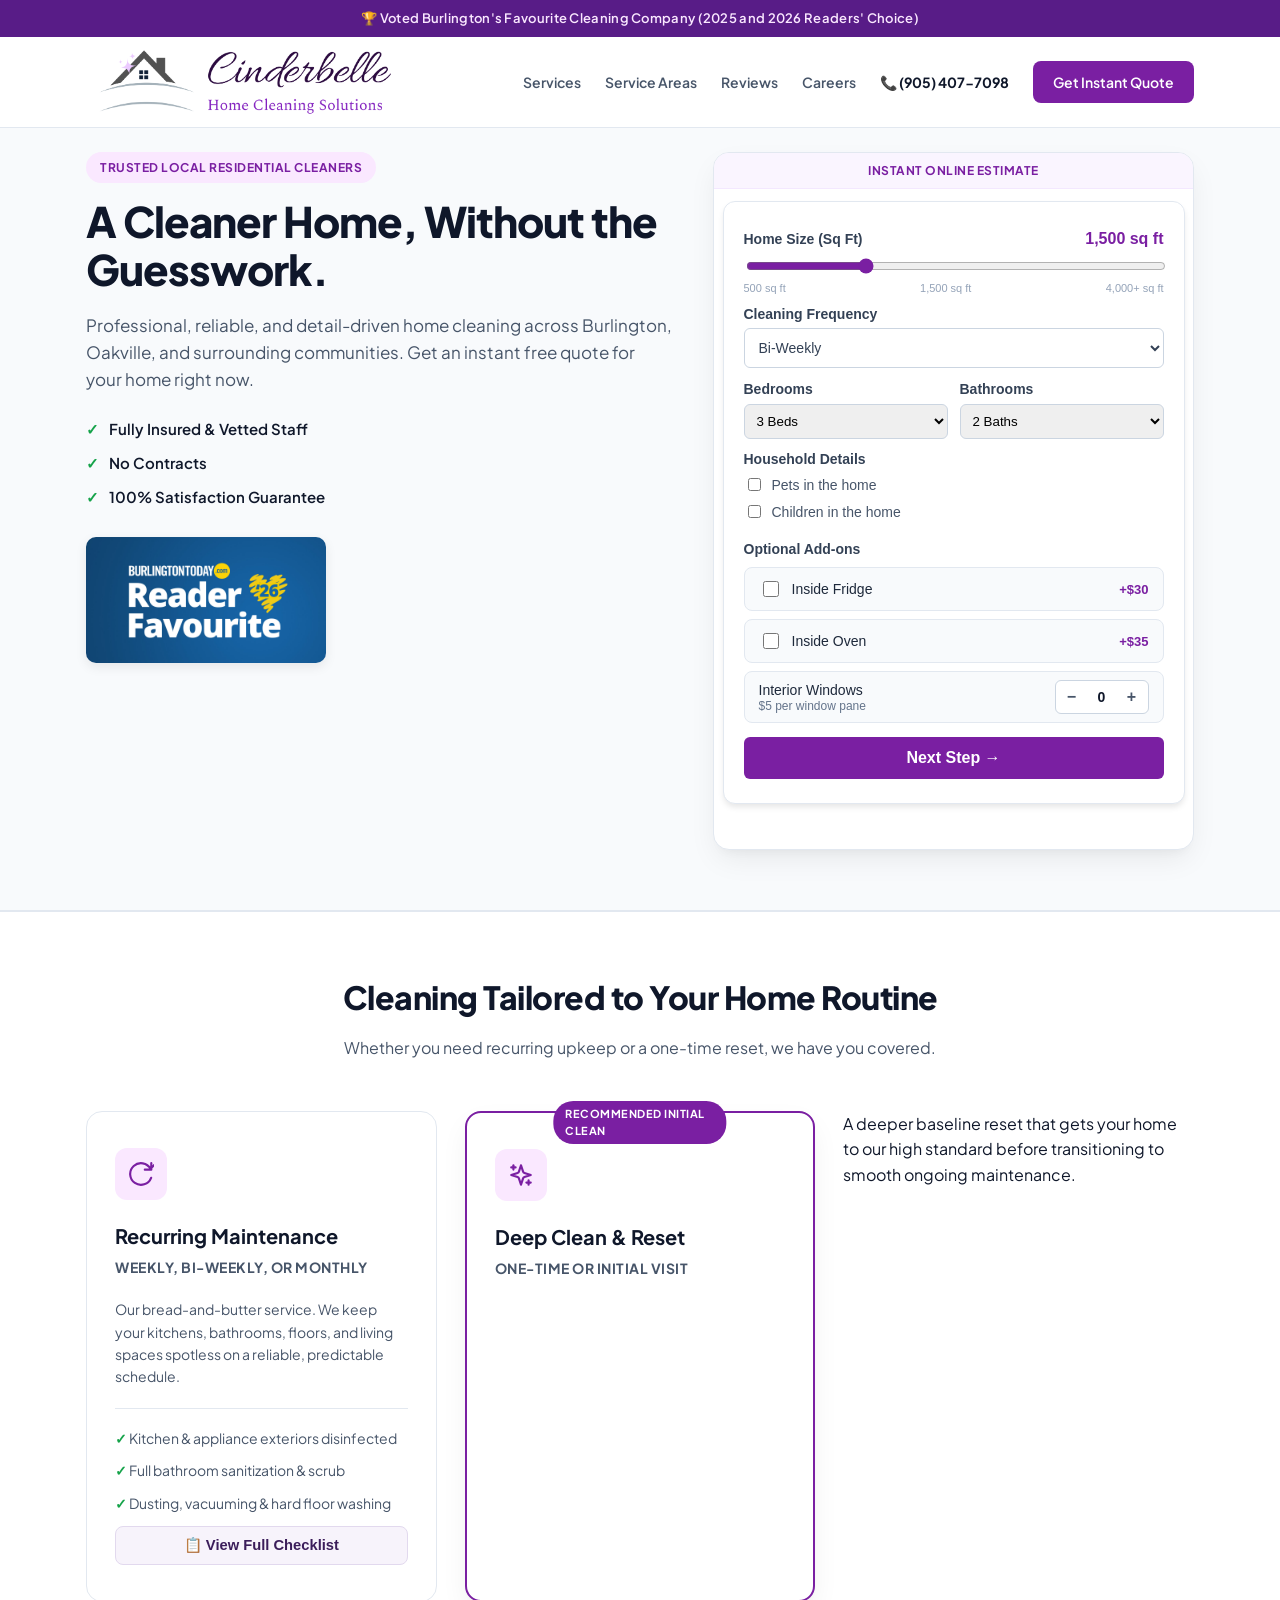
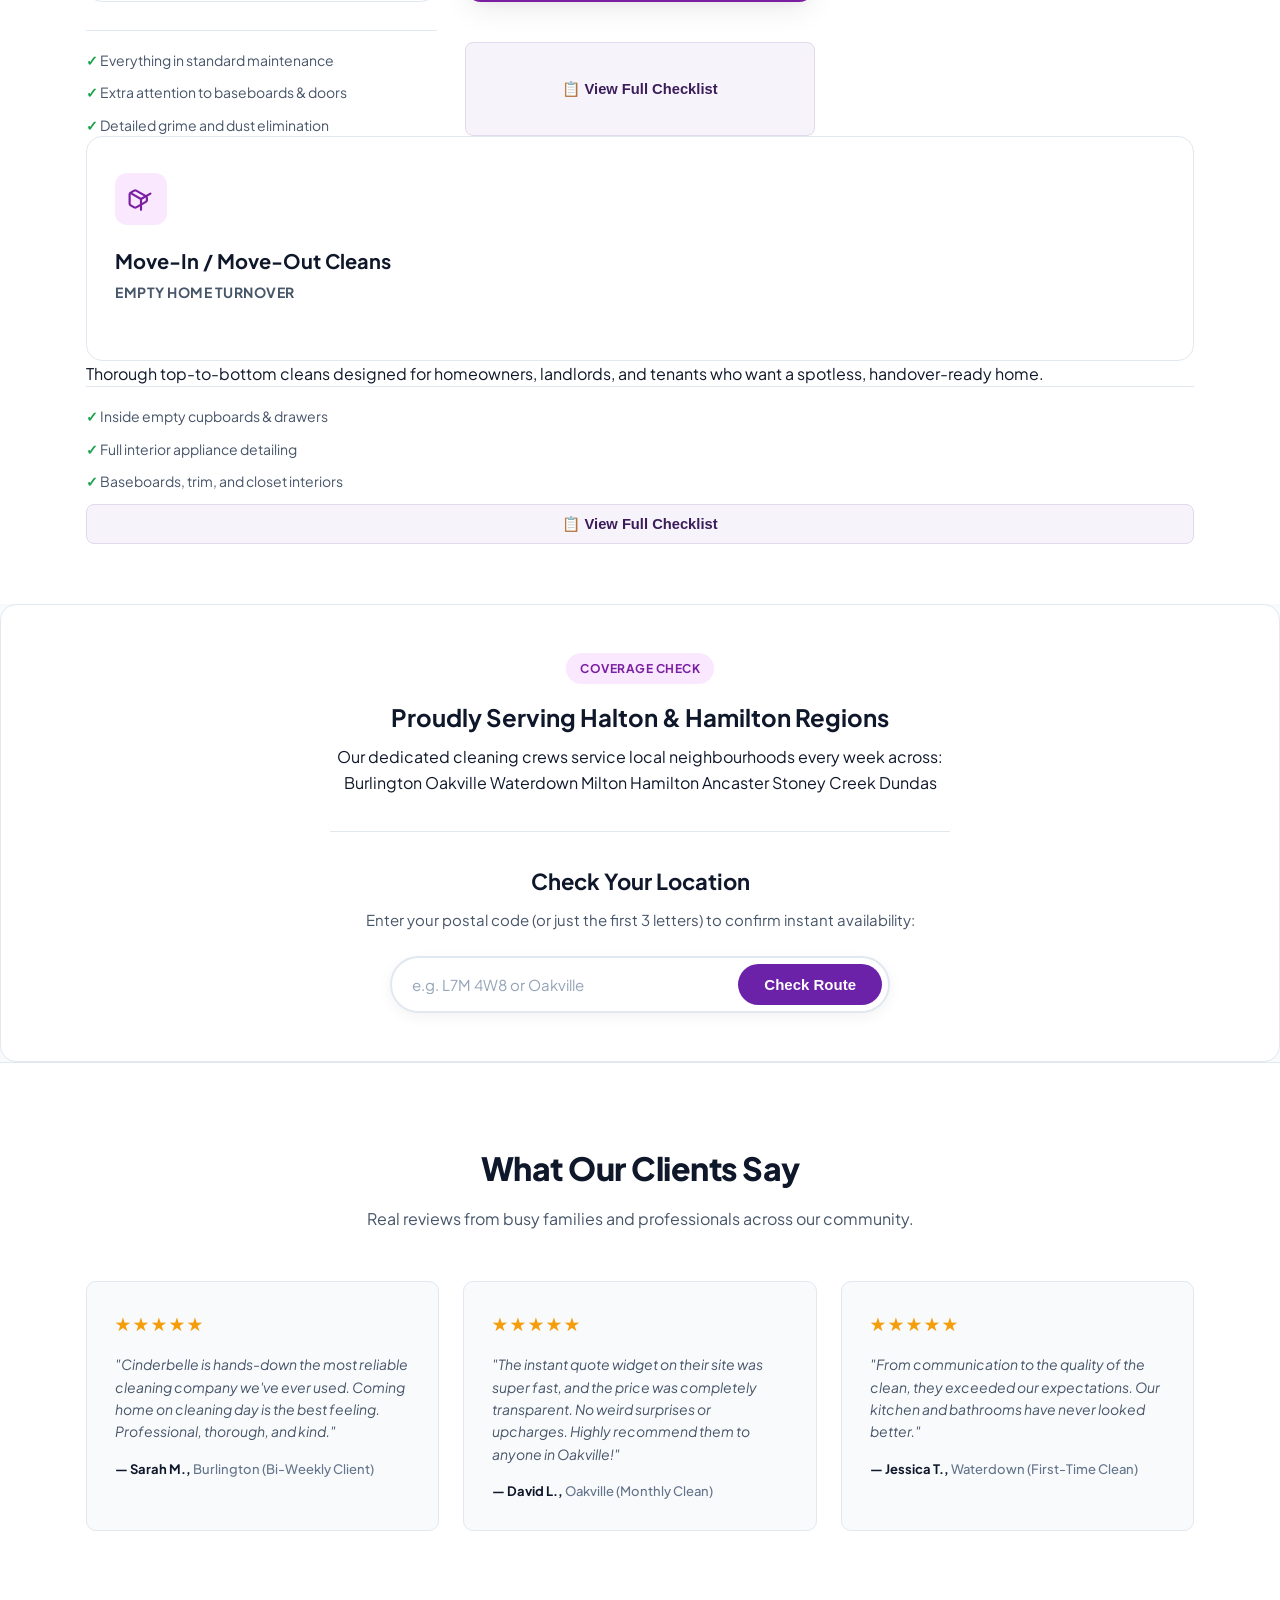
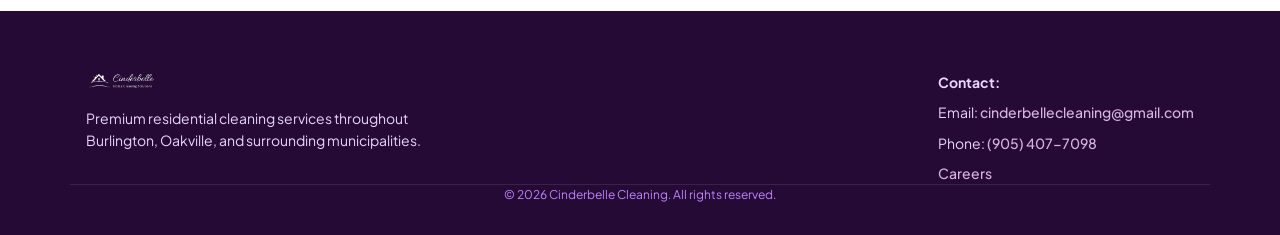
==== commit e3193e89: "Adjust placement of service checklist buttons" ====
--- a/index.html
+++ b/index.html
@@ -120,15 +120,16 @@
               </div>
           <h3>Recurring Maintenance</h3>
           <p class="service-cadence">Weekly, Bi-Weekly, or Monthly</p>
-          <button type="button" class="btn-checklist-trigger" data-service="standard">
-            📋 View Full Checklist
-          </button>
+     
           <p>Our bread-and-butter service. We keep your kitchens, bathrooms, floors, and living spaces spotless on a reliable, predictable schedule.</p>
           <ul class="service-features">
             <li>Kitchen & appliance exteriors disinfected</li>
             <li>Full bathroom sanitization & scrub</li>
             <li>Dusting, vacuuming & hard floor washing</li>
           </ul>
+          <button type="button" class="btn-checklist-trigger" data-service="standard">
+            📋 View Full Checklist
+          </button>
         </div>
 
         <div class="service-card featured">
@@ -144,9 +145,7 @@
           </div>
           <h3>Deep Clean & Reset</h3>
           <p class="service-cadence">One-Time or Initial Visit</p>
-          <button type="button" class="btn-checklist-trigger" data-service="deep">
-            📋 View Full Checklist
-          </button>
+   
         </div>
           <p>A deeper baseline reset that gets your home to our high standard before transitioning to smooth ongoing maintenance.</p>
           <ul class="service-features">
@@ -154,6 +153,9 @@
             <li>Extra attention to baseboards & doors</li>
             <li>Detailed grime and dust elimination</li>
           </ul>
+          <button type="button" class="btn-checklist-trigger" data-service="deep">
+            📋 View Full Checklist
+          </button>
         </div>
 
         <div class="service-card">
@@ -166,9 +168,7 @@
               </div>
           <h3>Move-In / Move-Out Cleans</h3>
           <p class="service-cadence">Empty Home Turnover</p>
-          <button type="button" class="btn-checklist-trigger" data-service="move">
-            📋 View Full Checklist
-          </button>
+      
         </div>
           <p>Thorough top-to-bottom cleans designed for homeowners, landlords, and tenants who want a spotless, handover-ready home.</p>
           <ul class="service-features">
@@ -176,6 +176,9 @@
             <li>Full interior appliance detailing</li>
             <li>Baseboards, trim, and closet interiors</li>
           </ul>
+          <button type="button" class="btn-checklist-trigger" data-service="move">
+            📋 View Full Checklist
+          </button>
         </div>
       </div>
     </div>
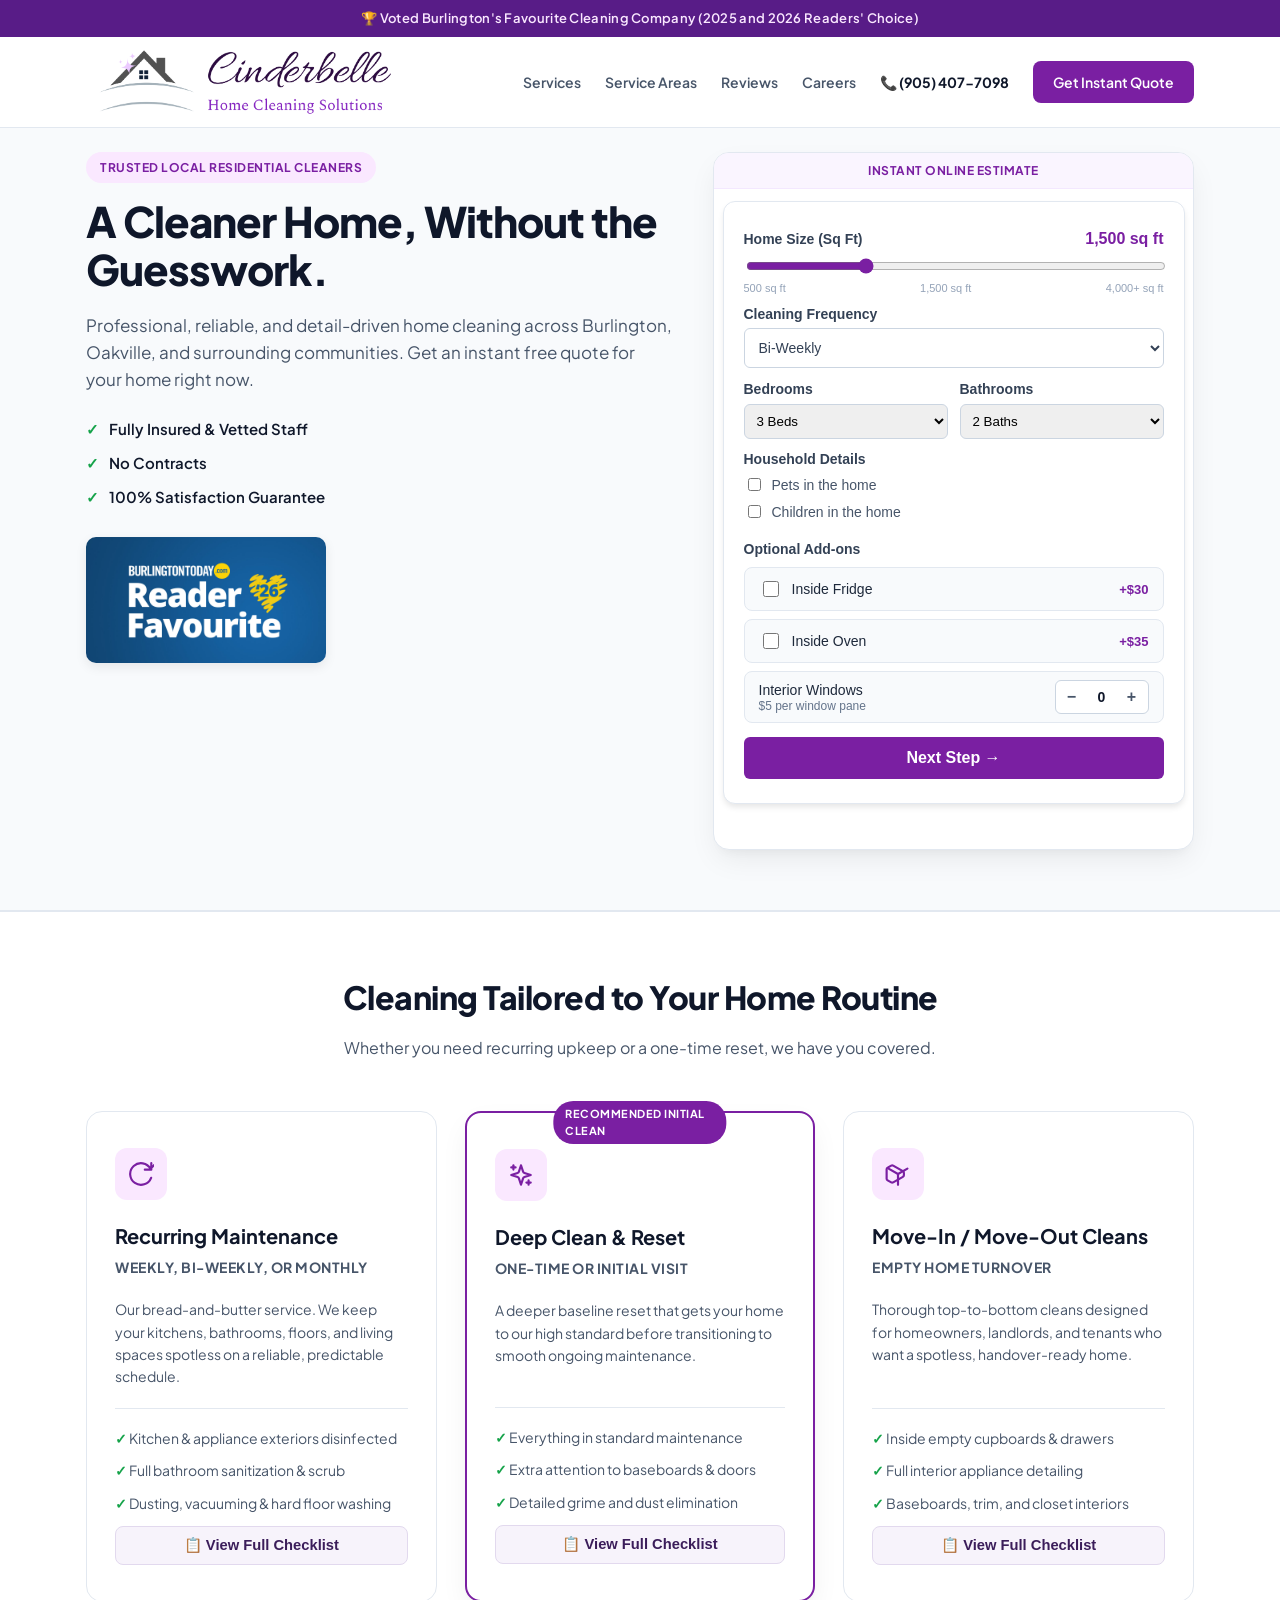
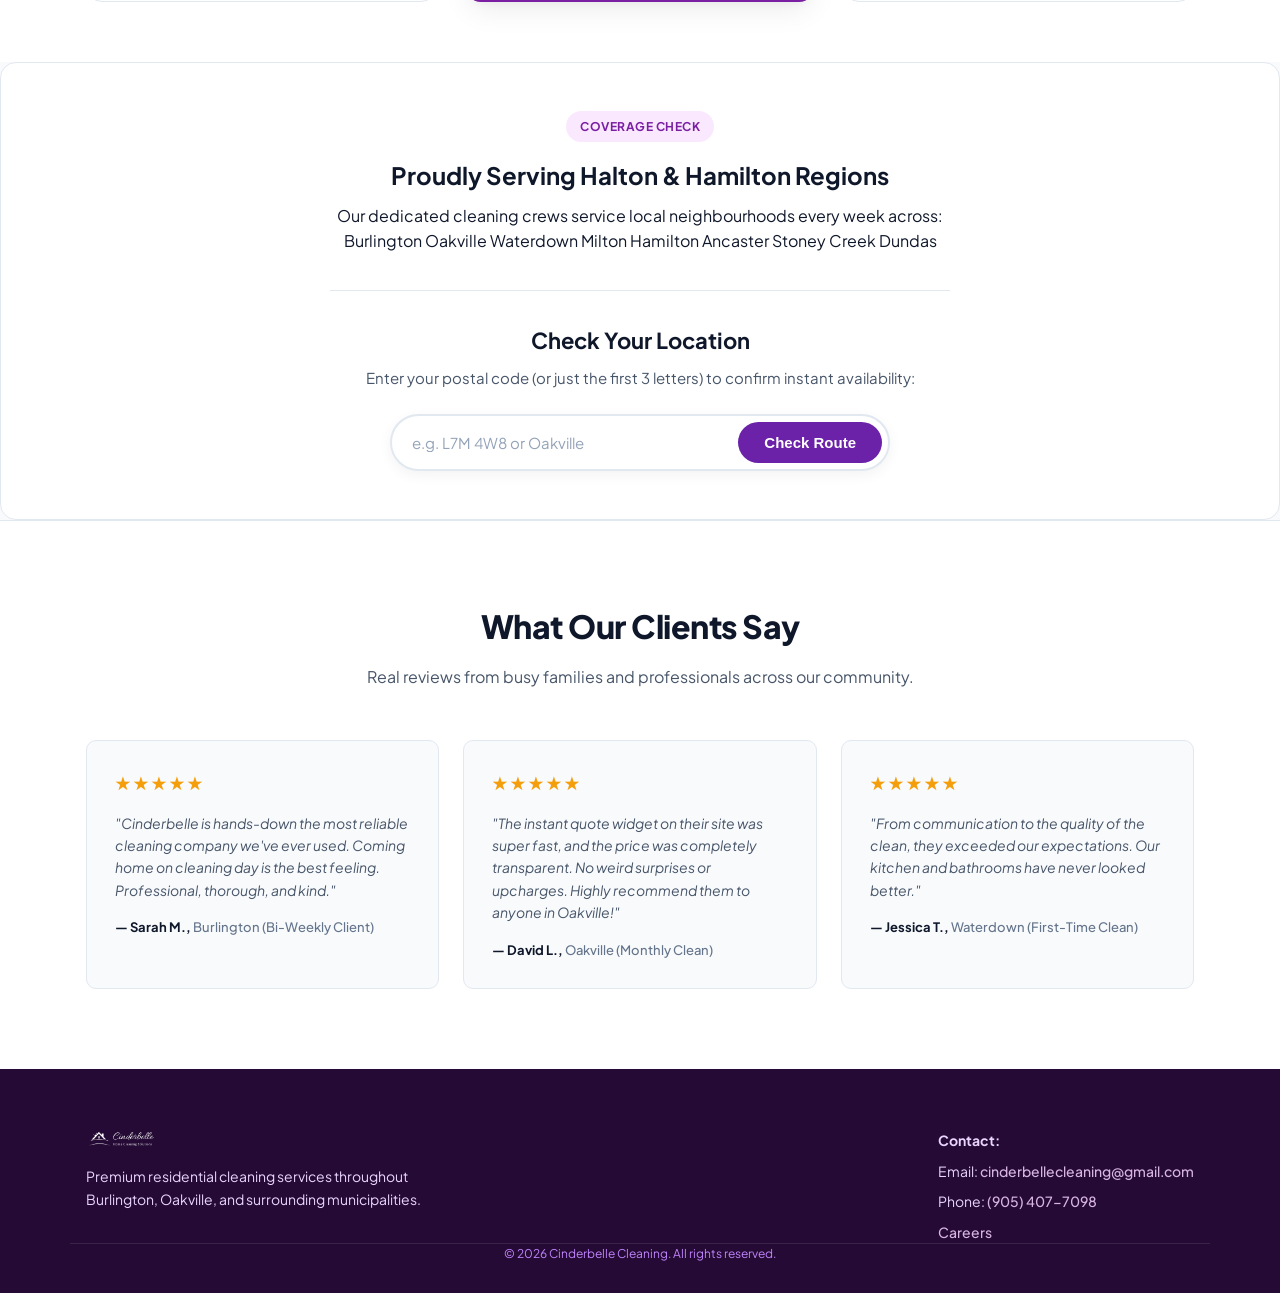
==== commit 22f3f918: "Fix premature closing tags in services cards" ====
--- a/index.html
+++ b/index.html
@@ -112,15 +112,15 @@
       </div>
 
       <div class="services-grid">
+        <!-- Card 1: Standard Maintenance -->
         <div class="service-card">
-            <div class="service-icon">
-                <svg xmlns="http://www.w3.org/2000/svg" viewBox="0 0 24 24" fill="none" stroke-width="2" stroke-linecap="round" stroke-linejoin="round">
-                  <path d="M21.5 2v6h-6M21.34 15.57a10 10 0 1 1-.57-8.38l5.67-5.67"/>
-                </svg>
-              </div>
+          <div class="service-icon">
+            <svg xmlns="http://www.w3.org/2000/svg" viewBox="0 0 24 24" fill="none" stroke-width="2" stroke-linecap="round" stroke-linejoin="round">
+              <path d="M21.5 2v6h-6M21.34 15.57a10 10 0 1 1-.57-8.38l5.67-5.67"/>
+            </svg>
+          </div>
           <h3>Recurring Maintenance</h3>
           <p class="service-cadence">Weekly, Bi-Weekly, or Monthly</p>
-     
           <p>Our bread-and-butter service. We keep your kitchens, bathrooms, floors, and living spaces spotless on a reliable, predictable schedule.</p>
           <ul class="service-features">
             <li>Kitchen & appliance exteriors disinfected</li>
@@ -132,6 +132,7 @@
           </button>
         </div>
 
+        <!-- Card 2: Deep Clean -->
         <div class="service-card featured">
           <div class="popular-pill">Recommended Initial Clean</div>
           <div class="service-icon">
@@ -145,8 +146,6 @@
           </div>
           <h3>Deep Clean & Reset</h3>
           <p class="service-cadence">One-Time or Initial Visit</p>
-   
-        </div>
           <p>A deeper baseline reset that gets your home to our high standard before transitioning to smooth ongoing maintenance.</p>
           <ul class="service-features">
             <li>Everything in standard maintenance</li>
@@ -158,18 +157,17 @@
           </button>
         </div>
 
+        <!-- Card 3: Move-In / Move-Out -->
         <div class="service-card">
-            <div class="service-icon">
-                <svg xmlns="http://www.w3.org/2000/svg" viewBox="0 0 24 24" fill="none" stroke-width="2" stroke-linecap="round" stroke-linejoin="round">
-                  <path d="M16.5 9.4 7.55 4.24a1.78 1.78 0 0 0-1.8 0l-3.3 1.9A1.8 1.8 0 0 0 1.5 7.7v8.6a1.8 1.8 0 0 0 .95 1.56l3.3 1.9a1.78 1.78 0 0 0 1.8 0l8.95-5.16a1.8 1.8 0 0 0 .95-1.56V11a1.8 1.8 0 0 0-.95-1.6Z"/>
-                  <polyline points="3.29 7 12 12 20.71 7"/>
-                  <line x1="12" y1="22" x2="12" y2="12"/>
-                </svg>
-              </div>
+          <div class="service-icon">
+            <svg xmlns="http://www.w3.org/2000/svg" viewBox="0 0 24 24" fill="none" stroke-width="2" stroke-linecap="round" stroke-linejoin="round">
+              <path d="M16.5 9.4 7.55 4.24a1.78 1.78 0 0 0-1.8 0l-3.3 1.9A1.8 1.8 0 0 0 1.5 7.7v8.6a1.8 1.8 0 0 0 .95 1.56l3.3 1.9a1.78 1.78 0 0 0 1.8 0l8.95-5.16a1.8 1.8 0 0 0 .95-1.56V11a1.8 1.8 0 0 0-.95-1.6Z"/>
+              <polyline points="3.29 7 12 12 20.71 7"/>
+              <line x1="12" y1="22" x2="12" y2="12"/>
+            </svg>
+          </div>
           <h3>Move-In / Move-Out Cleans</h3>
           <p class="service-cadence">Empty Home Turnover</p>
-      
-        </div>
           <p>Thorough top-to-bottom cleans designed for homeowners, landlords, and tenants who want a spotless, handover-ready home.</p>
           <ul class="service-features">
             <li>Inside empty cupboards & drawers</li>
@@ -183,7 +181,6 @@
       </div>
     </div>
   </section>
-
   <!-- Service Areas Section -->
   <div id="areas" class="areas-card">
     <span class="badge">Coverage Check</span>
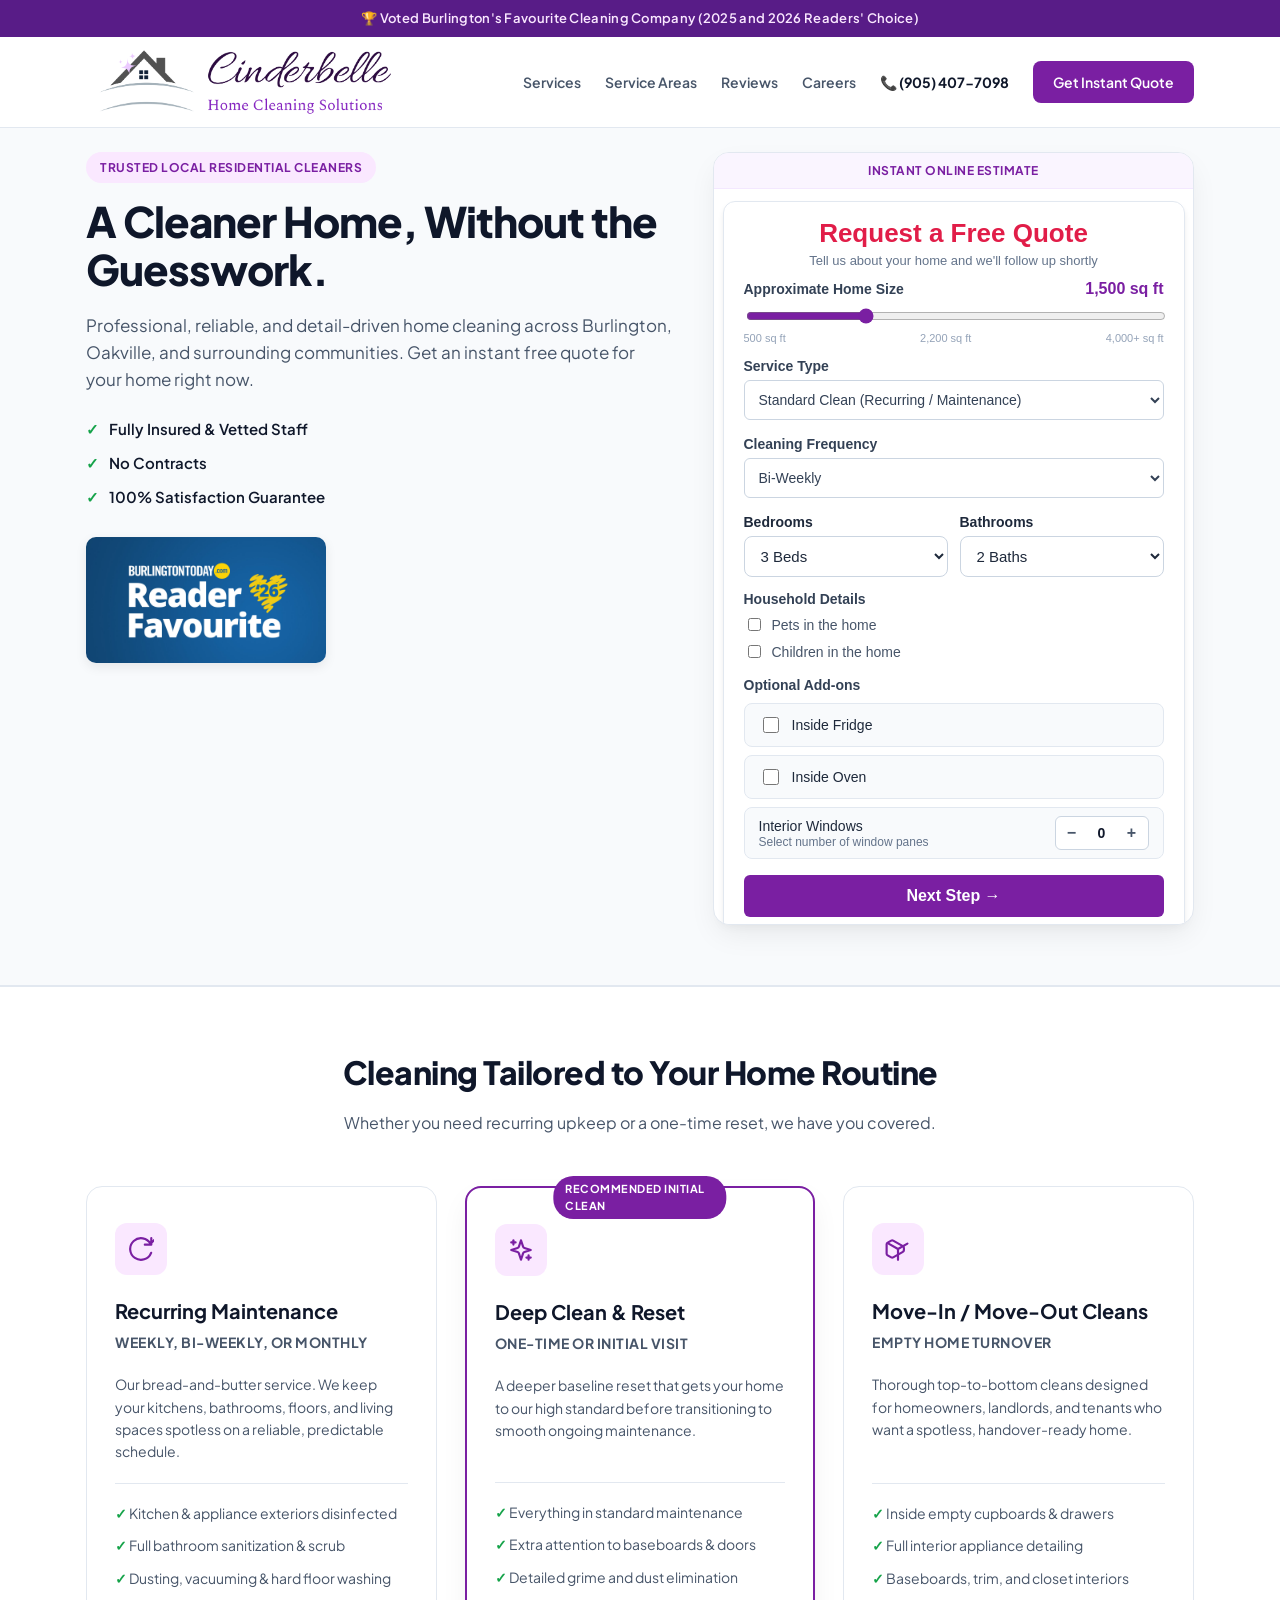
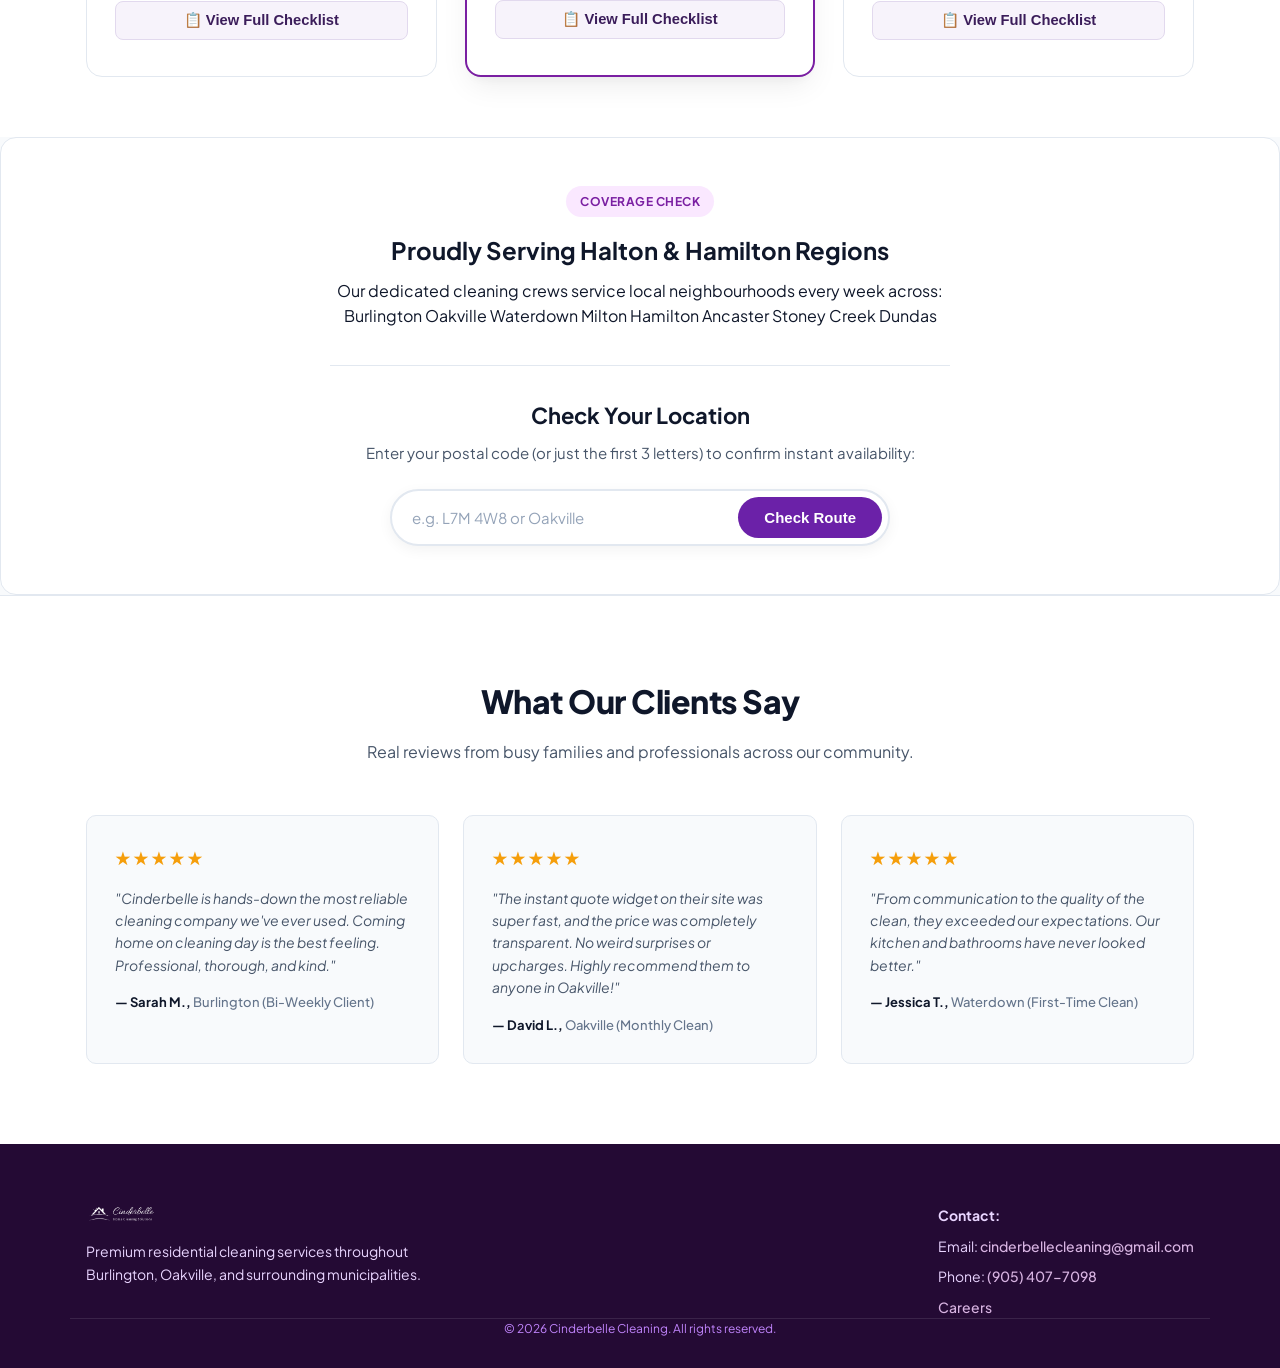
==== commit e4d44615: "change of src name" ====
--- a/index.html
+++ b/index.html
@@ -91,8 +91,8 @@
 <div class="hero-calculator" id="calculator">        <div class="calc-wrapper">
           <div class="calc-header-badge">Instant Online Estimate</div>
           <iframe 
-            src="./widget/index.html" 
-            title="Cinderbelle Instant Quote Calculator"
+          src="./widget/index.html?v=2"
+                      title="Cinderbelle Instant Quote Calculator"
             loading="lazy"
             
           ></iframe>
--- a/style.css
+++ b/style.css
@@ -245,7 +245,7 @@
   
   .calc-wrapper iframe {
     width: 100%;
-    height: 660px;
+    height: 735px;
     border: none;
     display: block;
   }
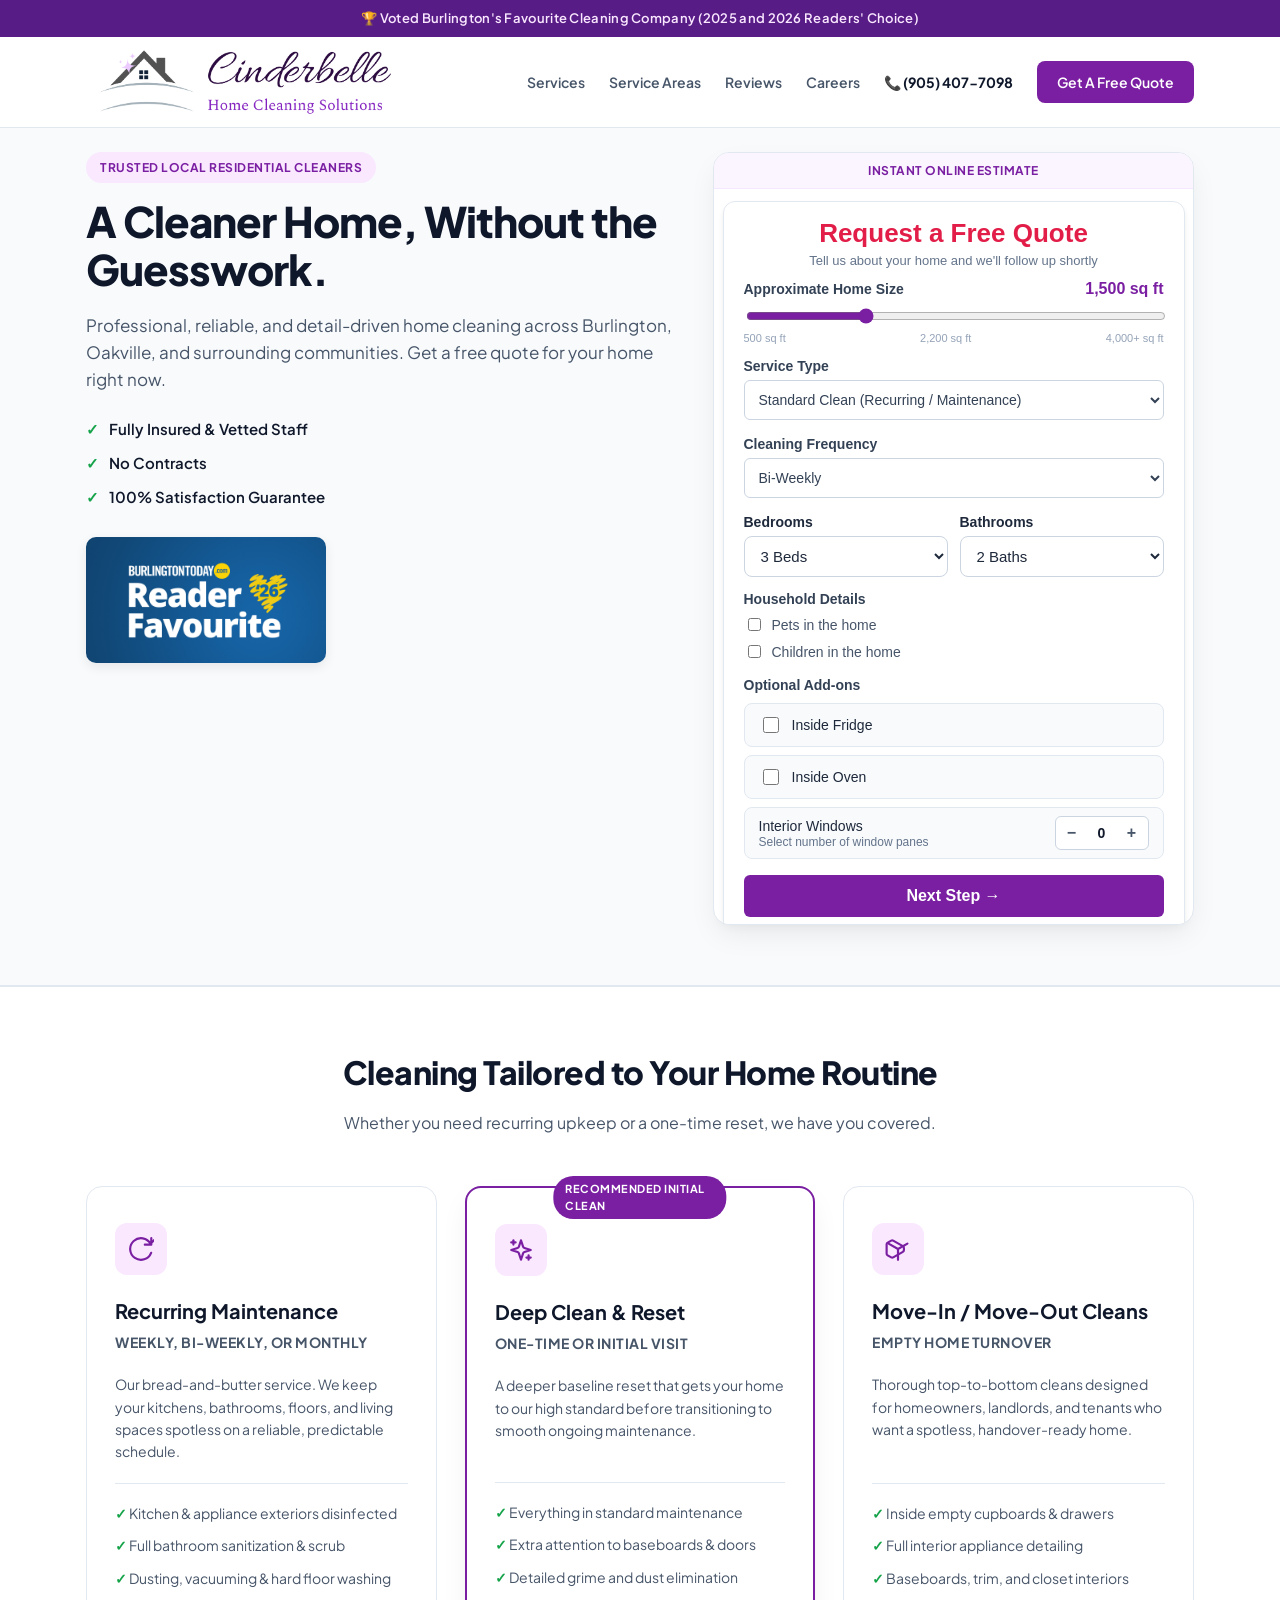
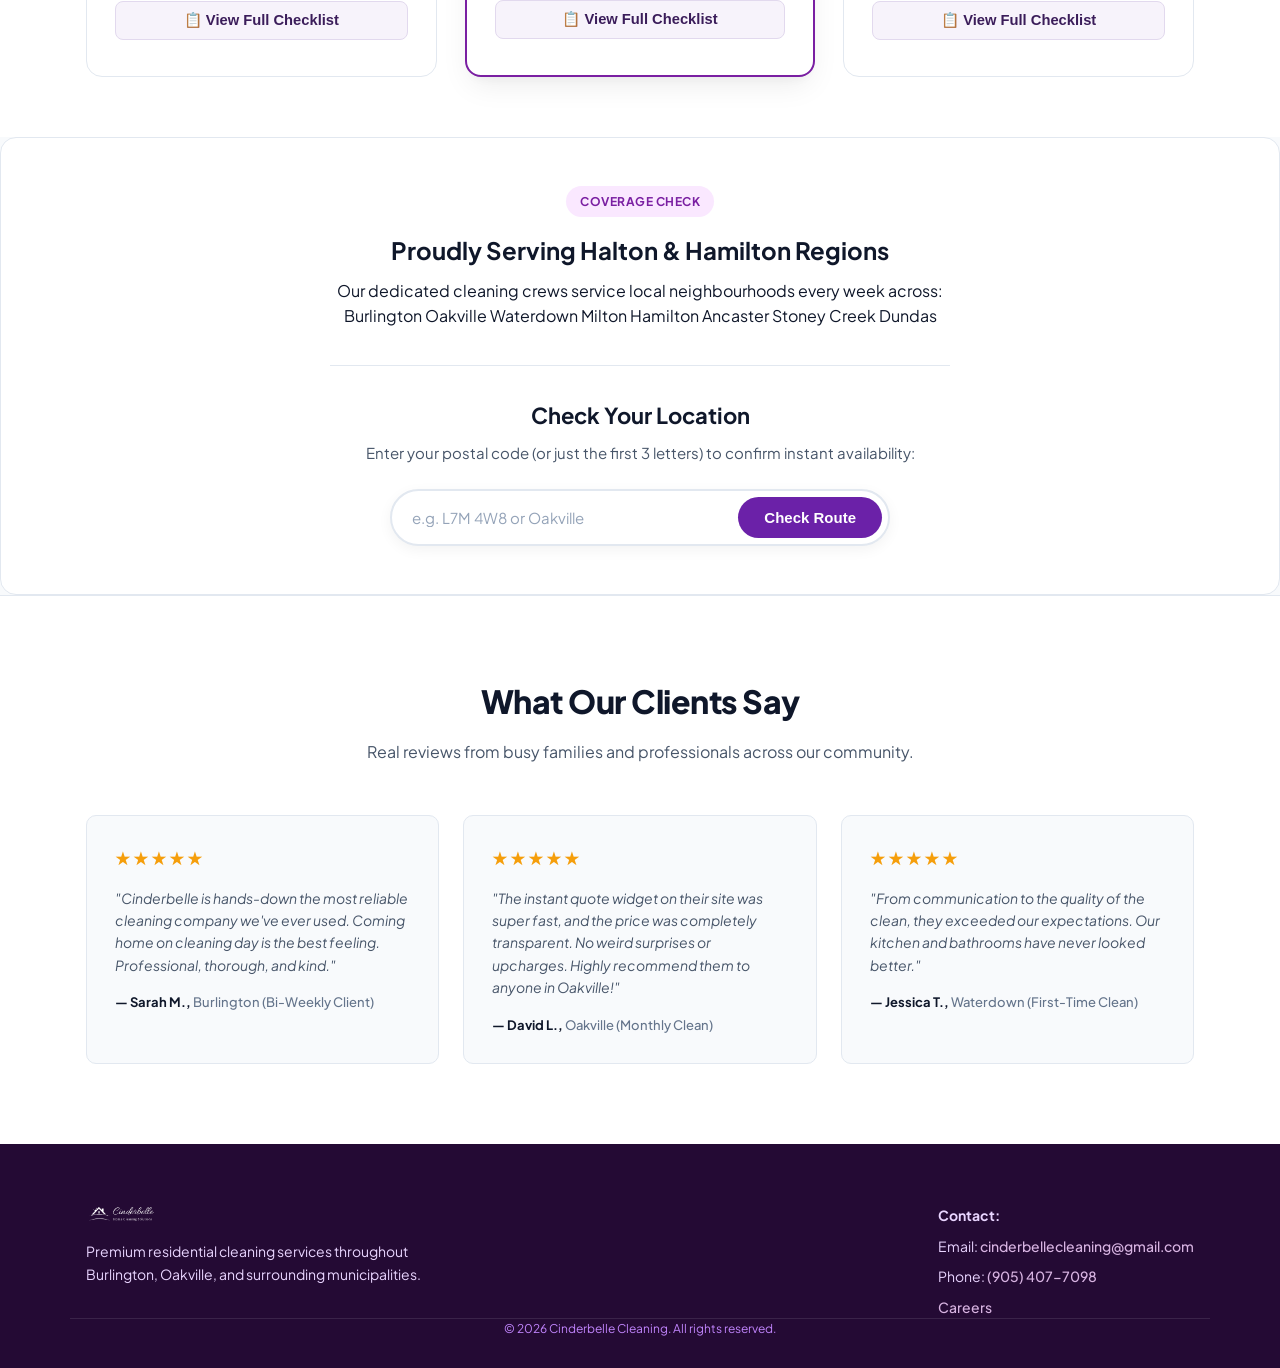
==== commit eeed92c8: "Replaced all the instant quote verbage" ====
--- a/index.html
+++ b/index.html
@@ -33,7 +33,7 @@
       <a href="#reviews">Reviews</a>
       <a href="careers.html">Careers</a>
       <a href="tel:19054077098" class="phone-link">📞 (905) 407-7098</a>
-      <a href="#calculator" class="btn btn-primary btn-nav">Get Instant Quote</a>
+      <a href="#calculator" class="btn btn-primary btn-nav">Get A Free Quote</a>
     </nav>
 
     <!-- 1. Hamburger button goes right here, inside nav-container -->
@@ -51,7 +51,7 @@
     <a href="#reviews" class="mobile-link">Reviews</a>
     <a href="careers.html" class="mobile-link highlight-link">Careers</a>
     <a href="tel:19054077098" class="mobile-link phone-link">📞 (905) 407-7098</a>
-    <a href="#calculator" class="btn btn-primary btn-nav mobile-cta-btn">Get Instant Quote</a>
+    <a href="#calculator" class="btn btn-primary btn-nav mobile-cta-btn">Get A Free Quote</a>
   </div>
 </header>  <!-- Hero Section with Embedded Calculator -->
   <section class="hero-section">
@@ -60,7 +60,7 @@
         <div class="badge">Trusted Local Residential Cleaners</div>
         <h1>A Cleaner Home, Without the Guesswork.</h1>
         <p class="hero-desc">
-          Professional, reliable, and detail-driven home cleaning across Burlington, Oakville, and surrounding communities. Get an instant free quote for your home right now.
+          Professional, reliable, and detail-driven home cleaning across Burlington, Oakville, and surrounding communities. Get a free quote for your home right now.
         </p>
 
         <div class="hero-perks">
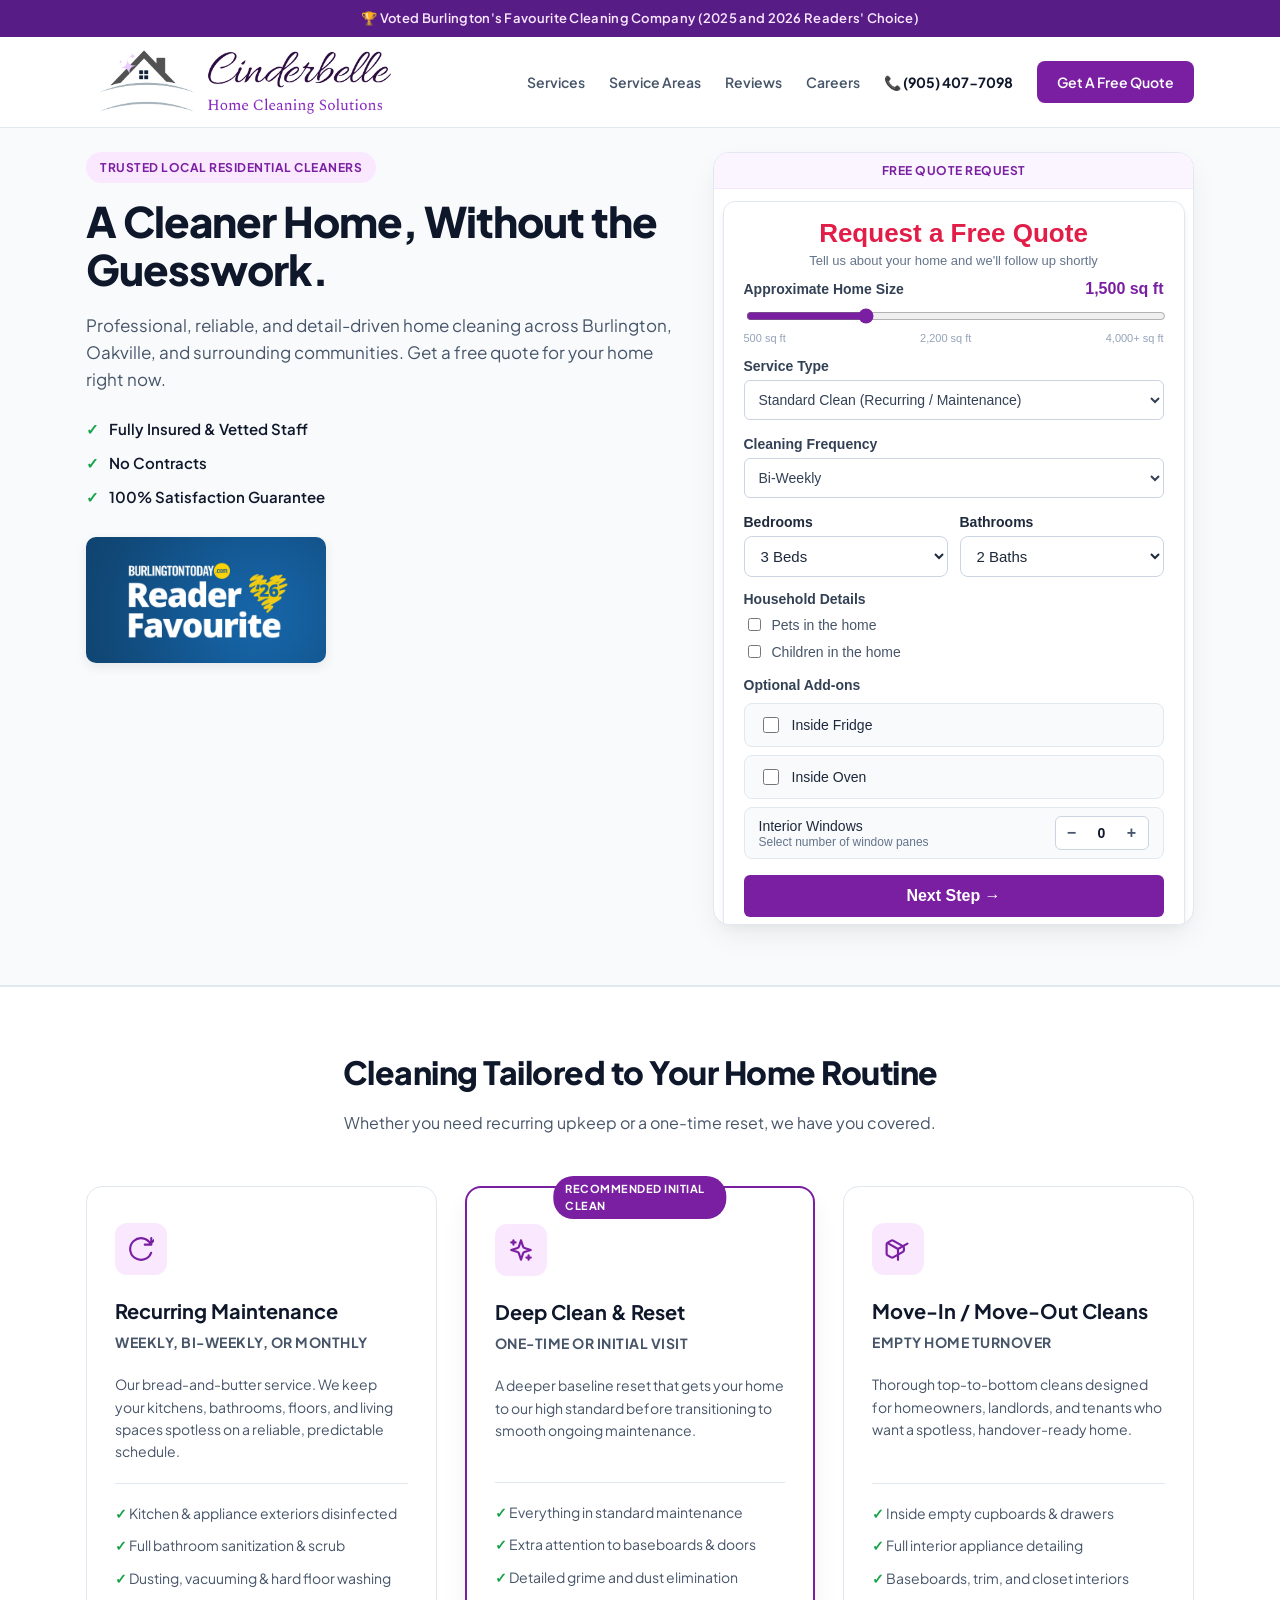
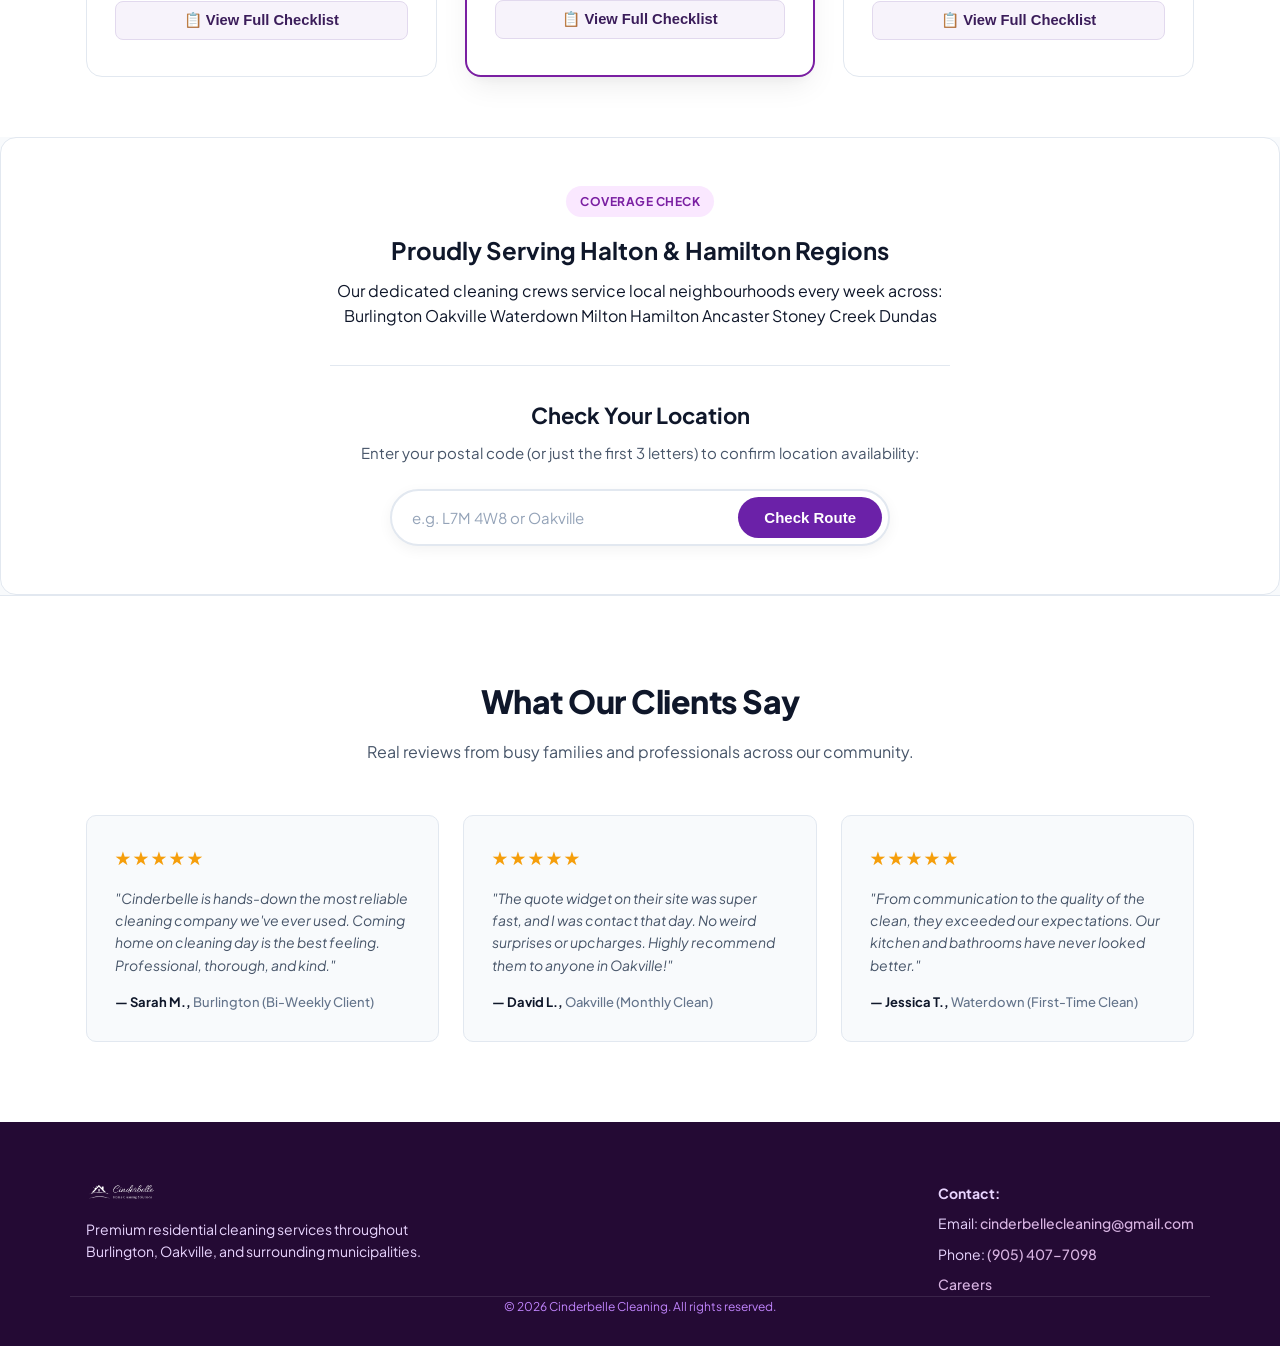
==== commit 5f989a6c: "Removal of all Instant words" ====
--- a/index.html
+++ b/index.html
@@ -89,10 +89,10 @@
 
 <!-- Live Interactive Widget Embed (Right Column) -->
 <div class="hero-calculator" id="calculator">        <div class="calc-wrapper">
-          <div class="calc-header-badge">Instant Online Estimate</div>
+          <div class="calc-header-badge">Free Quote Request</div>
           <iframe 
           src="./widget/index.html?v=2"
-                      title="Cinderbelle Instant Quote Calculator"
+                      title="Cinderbelle Free Quote Calculator"
             loading="lazy"
             
           ></iframe>
@@ -203,7 +203,7 @@
     <!-- Instant Postal Code & Address Checker -->
     <div class="area-checker-box">
       <h3>Check Your Location</h3>
-      <p>Enter your postal code (or just the first 3 letters) to confirm instant availability:</p>
+      <p>Enter your postal code (or just the first 3 letters) to confirm location availability:</p>
       
       <form id="areaCheckerForm" class="checker-input-group" onsubmit="event.preventDefault(); checkServiceArea();">
         <input 
@@ -240,7 +240,7 @@
 
         <div class="review-card">
           <div class="stars">★★★★★</div>
-          <p class="review-body">"The instant quote widget on their site was super fast, and the price was completely transparent. No weird surprises or upcharges. Highly recommend them to anyone in Oakville!"</p>
+          <p class="review-body">"The quote widget on their site was super fast, and I was contact that day. No weird surprises or upcharges. Highly recommend them to anyone in Oakville!"</p>
           <div class="review-author">— David L., <span>Oakville (Monthly Clean)</span></div>
         </div>
 
@@ -352,7 +352,7 @@
     </div>
 
     <div class="checklist-modal-footer">
-      <a href="#calculator" class="btn btn-primary modal-cta-btn" id="modalCtaBtn">Calculate Your Instant Quote</a>
+      <a href="#calculator" class="btn btn-primary modal-cta-btn" id="modalCtaBtn">Get Your Free Quote</a>
     </div>
   </div>
 </div>
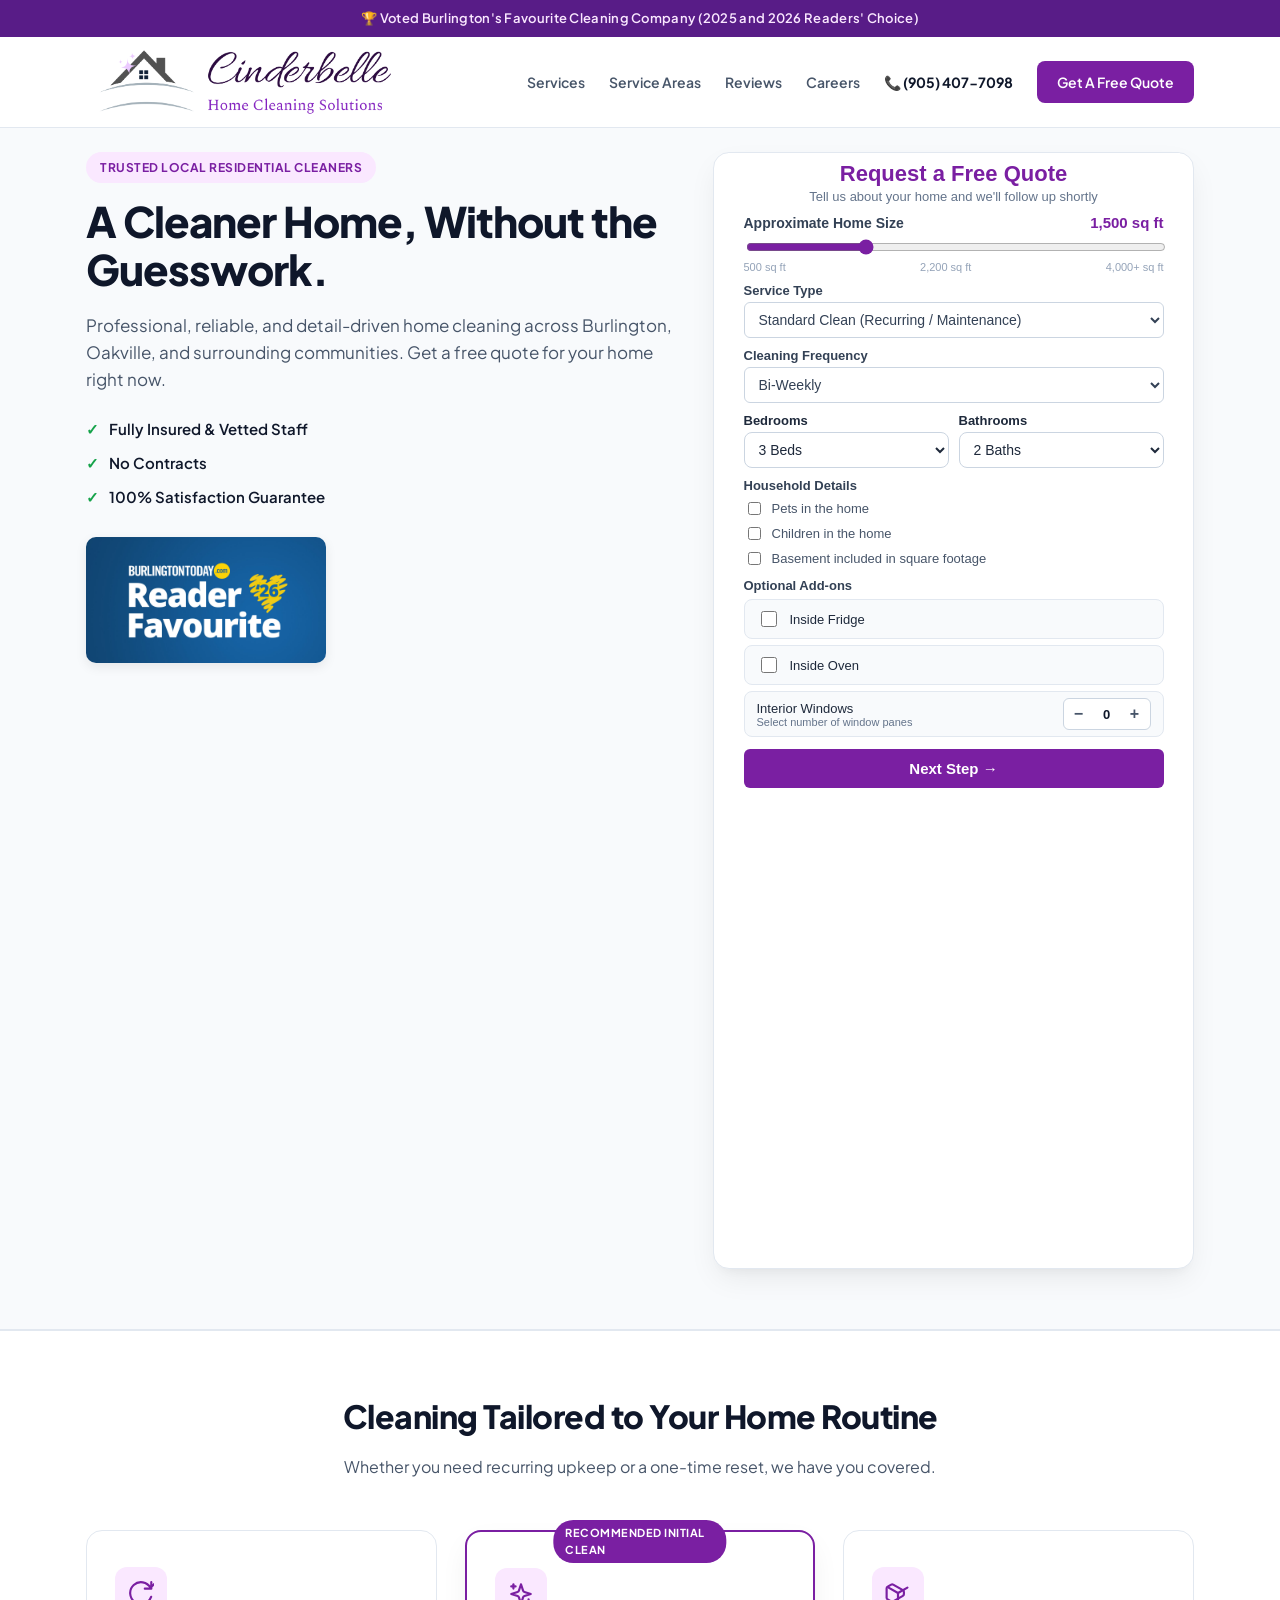
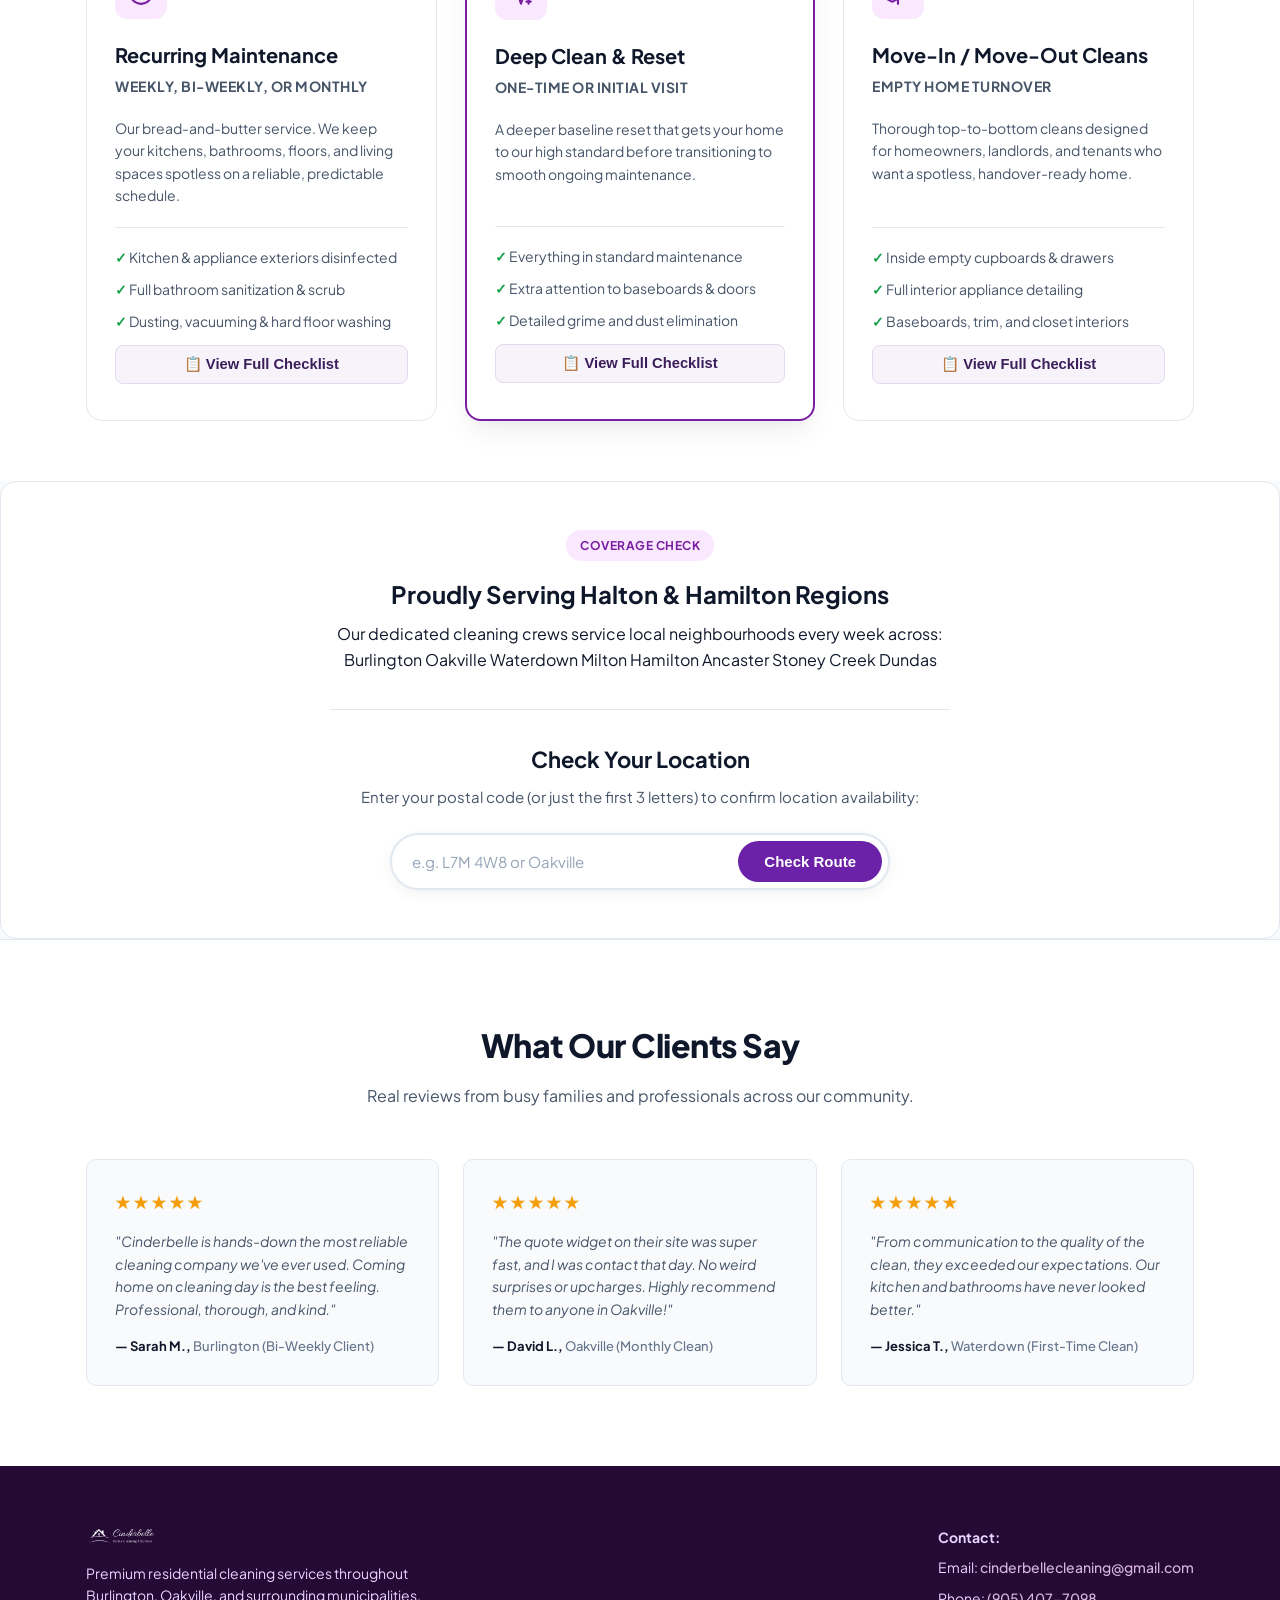
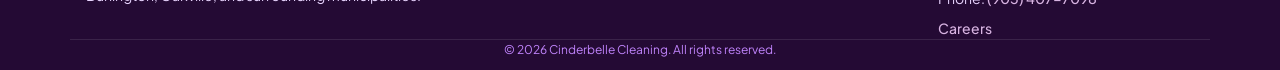
==== commit 40d605d2: "Remove outer quote header bar, adjust widget height, and update validation" ====
--- a/index.html
+++ b/index.html
@@ -88,16 +88,18 @@
 </div> <!-- This closes .hero-content (Left Column) -->
 
 <!-- Live Interactive Widget Embed (Right Column) -->
-<div class="hero-calculator" id="calculator">        <div class="calc-wrapper">
-          <div class="calc-header-badge">Free Quote Request</div>
-          <iframe 
-          src="./widget/index.html?v=2"
-                      title="Cinderbelle Free Quote Calculator"
-            loading="lazy"
-            
-          ></iframe>
-        </div>
-      </div>
+<div class="hero-calculator" id="calculator">
+  <div class="calc-wrapper">
+    <iframe 
+      id="quote-widget-iframe"
+      src="./widget/index.html?v=3"
+      title="Cinderbelle Free Quote Calculator"
+      loading="lazy"
+      scrolling="no"
+      style="width: 100%; border: none; min-height: 615px; display: block;"
+    ></iframe>
+  </div>
+</div>
     </div>
   </section>
 
@@ -356,5 +358,15 @@
     </div>
   </div>
 </div>
+<script>
+  window.addEventListener("message", function (event) {
+    if (event.data && event.data.type === "RESIZE_CALCULATOR_IFRAME" && event.data.height) {
+      const iframe = document.getElementById("quote-widget-iframe");
+      if (iframe) {
+        iframe.style.height = (event.data.height + 10) + "px";
+      }
+    }
+  });
+</script>
   </body>
 </html>
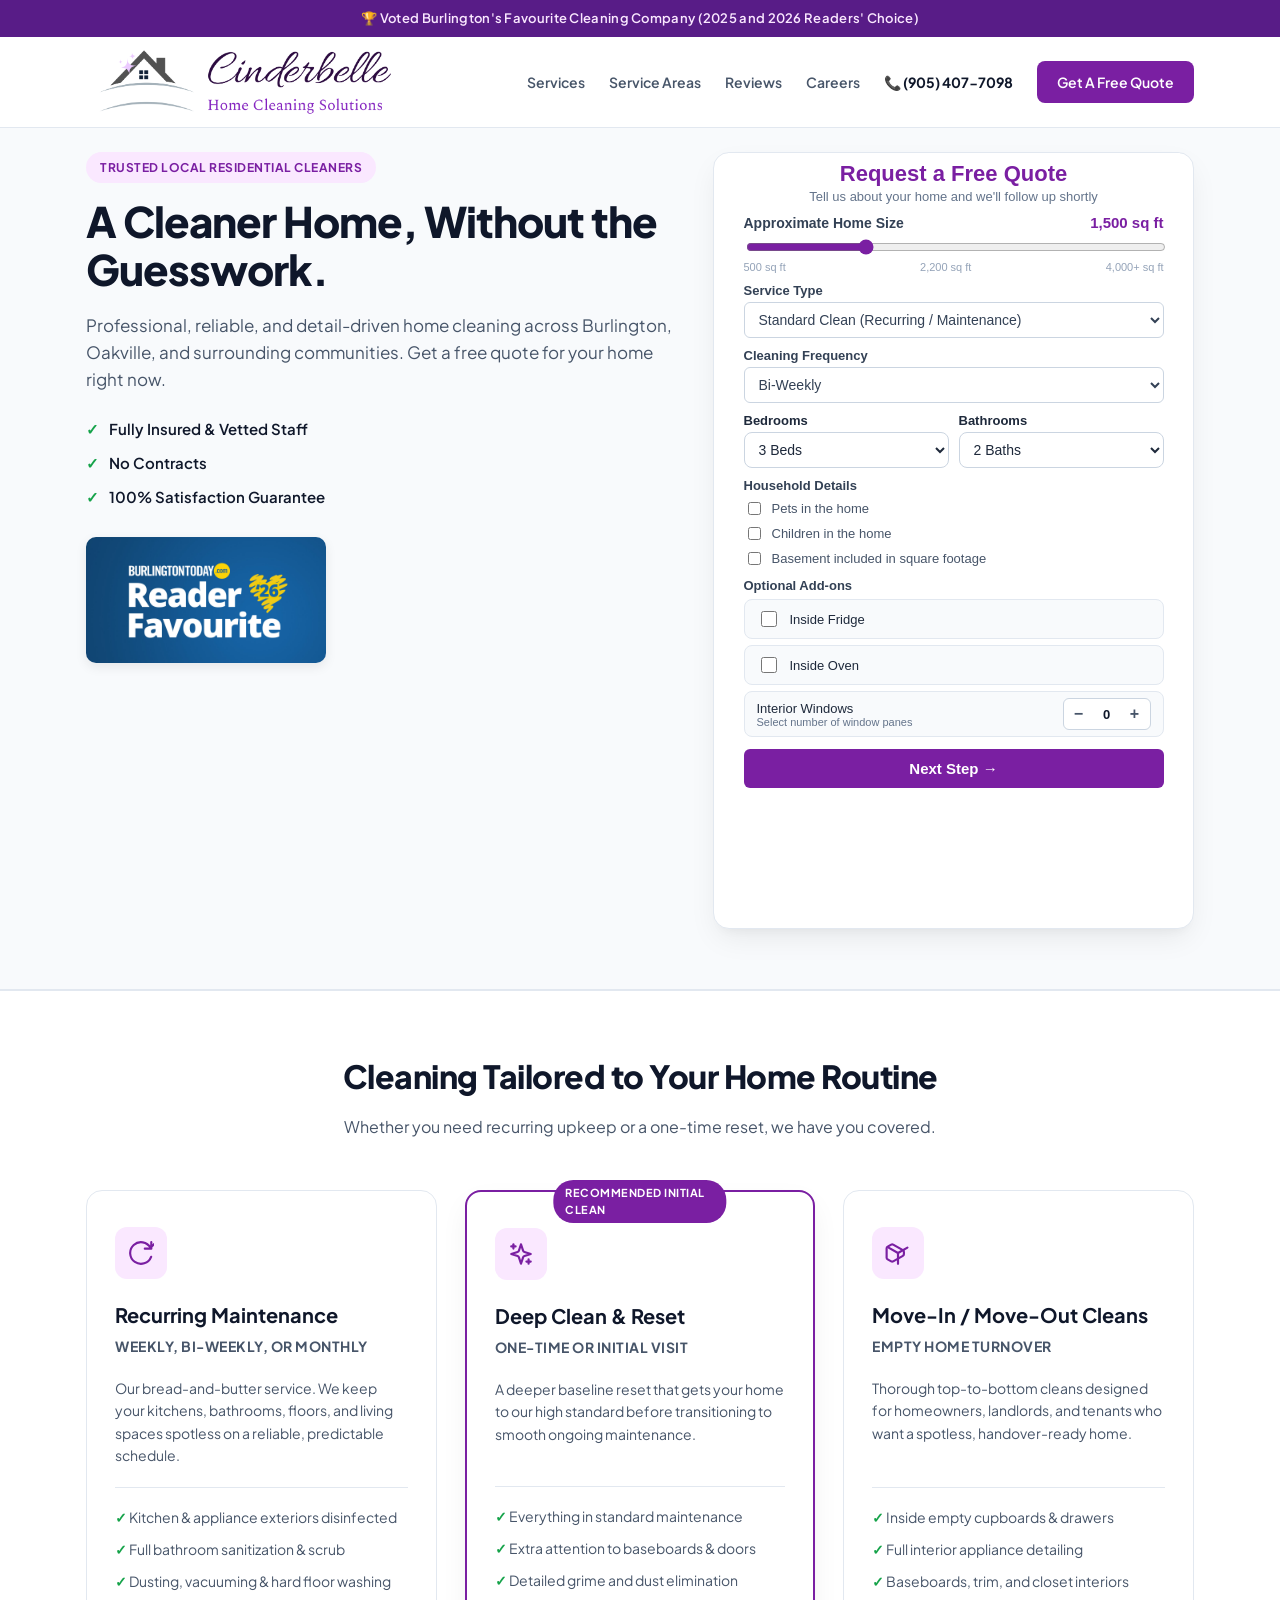
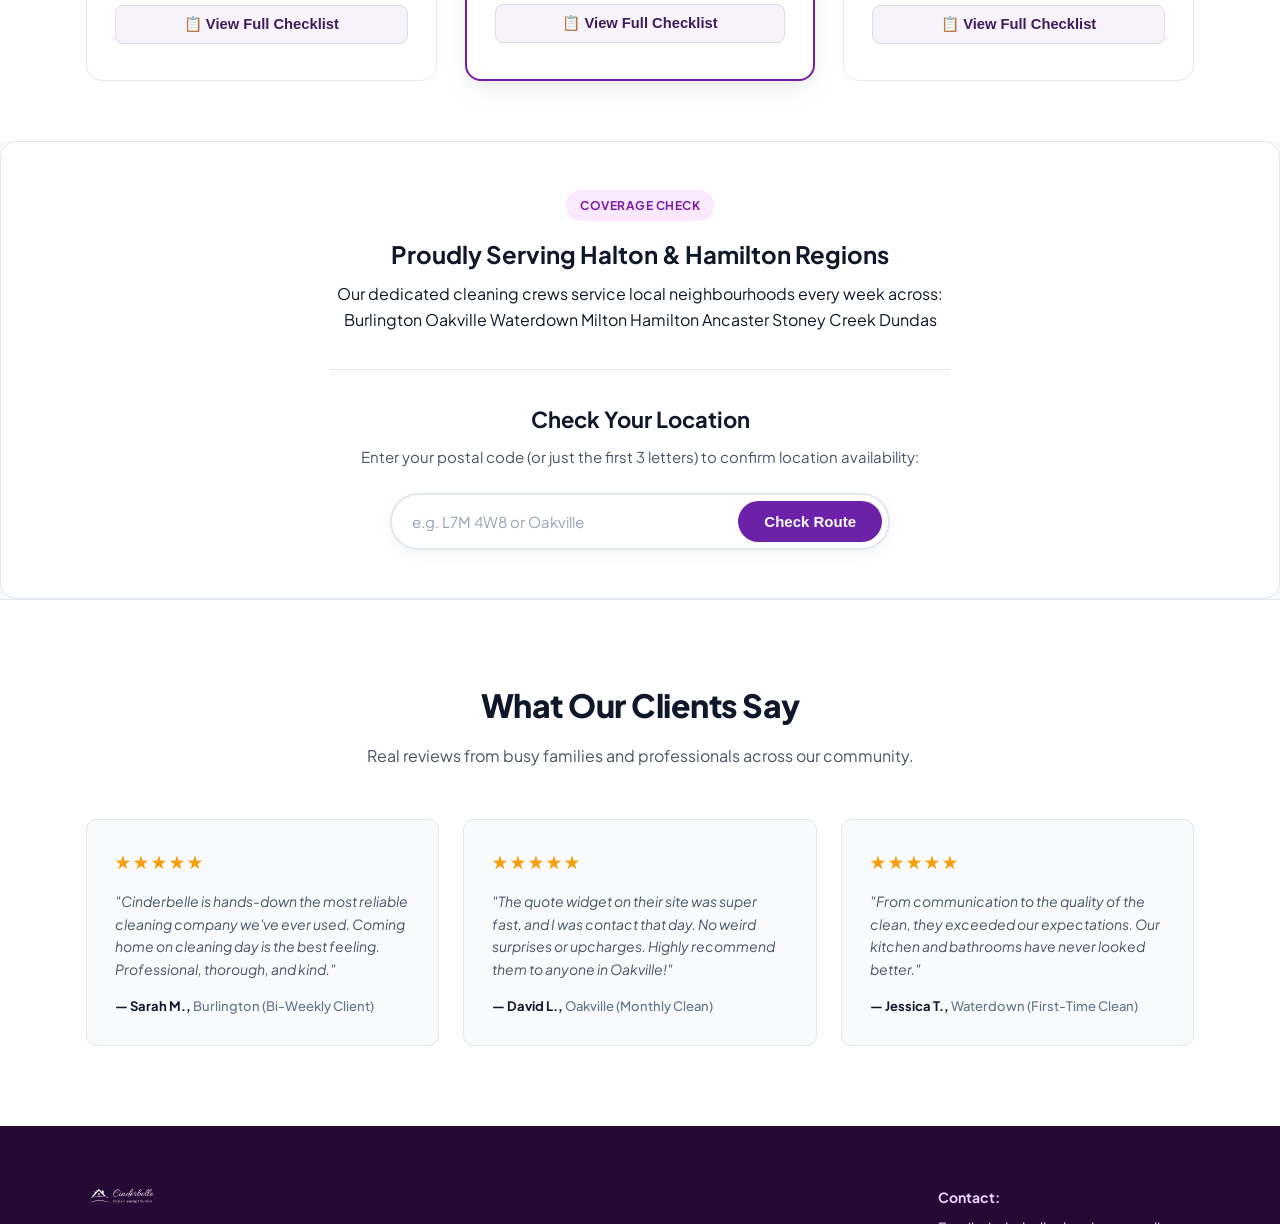
==== commit f9d50b5b: "correct auto resize conflict" ====
--- a/index.html
+++ b/index.html
@@ -362,8 +362,8 @@
   window.addEventListener("message", function (event) {
     if (event.data && event.data.type === "RESIZE_CALCULATOR_IFRAME" && event.data.height) {
       const iframe = document.getElementById("quote-widget-iframe");
-      if (iframe) {
-        iframe.style.height = (event.data.height + 10) + "px";
+      if (iframe && event.data.height < 1200) {
+        iframe.style.height = event.data.height + "px";
       }
     }
   });
